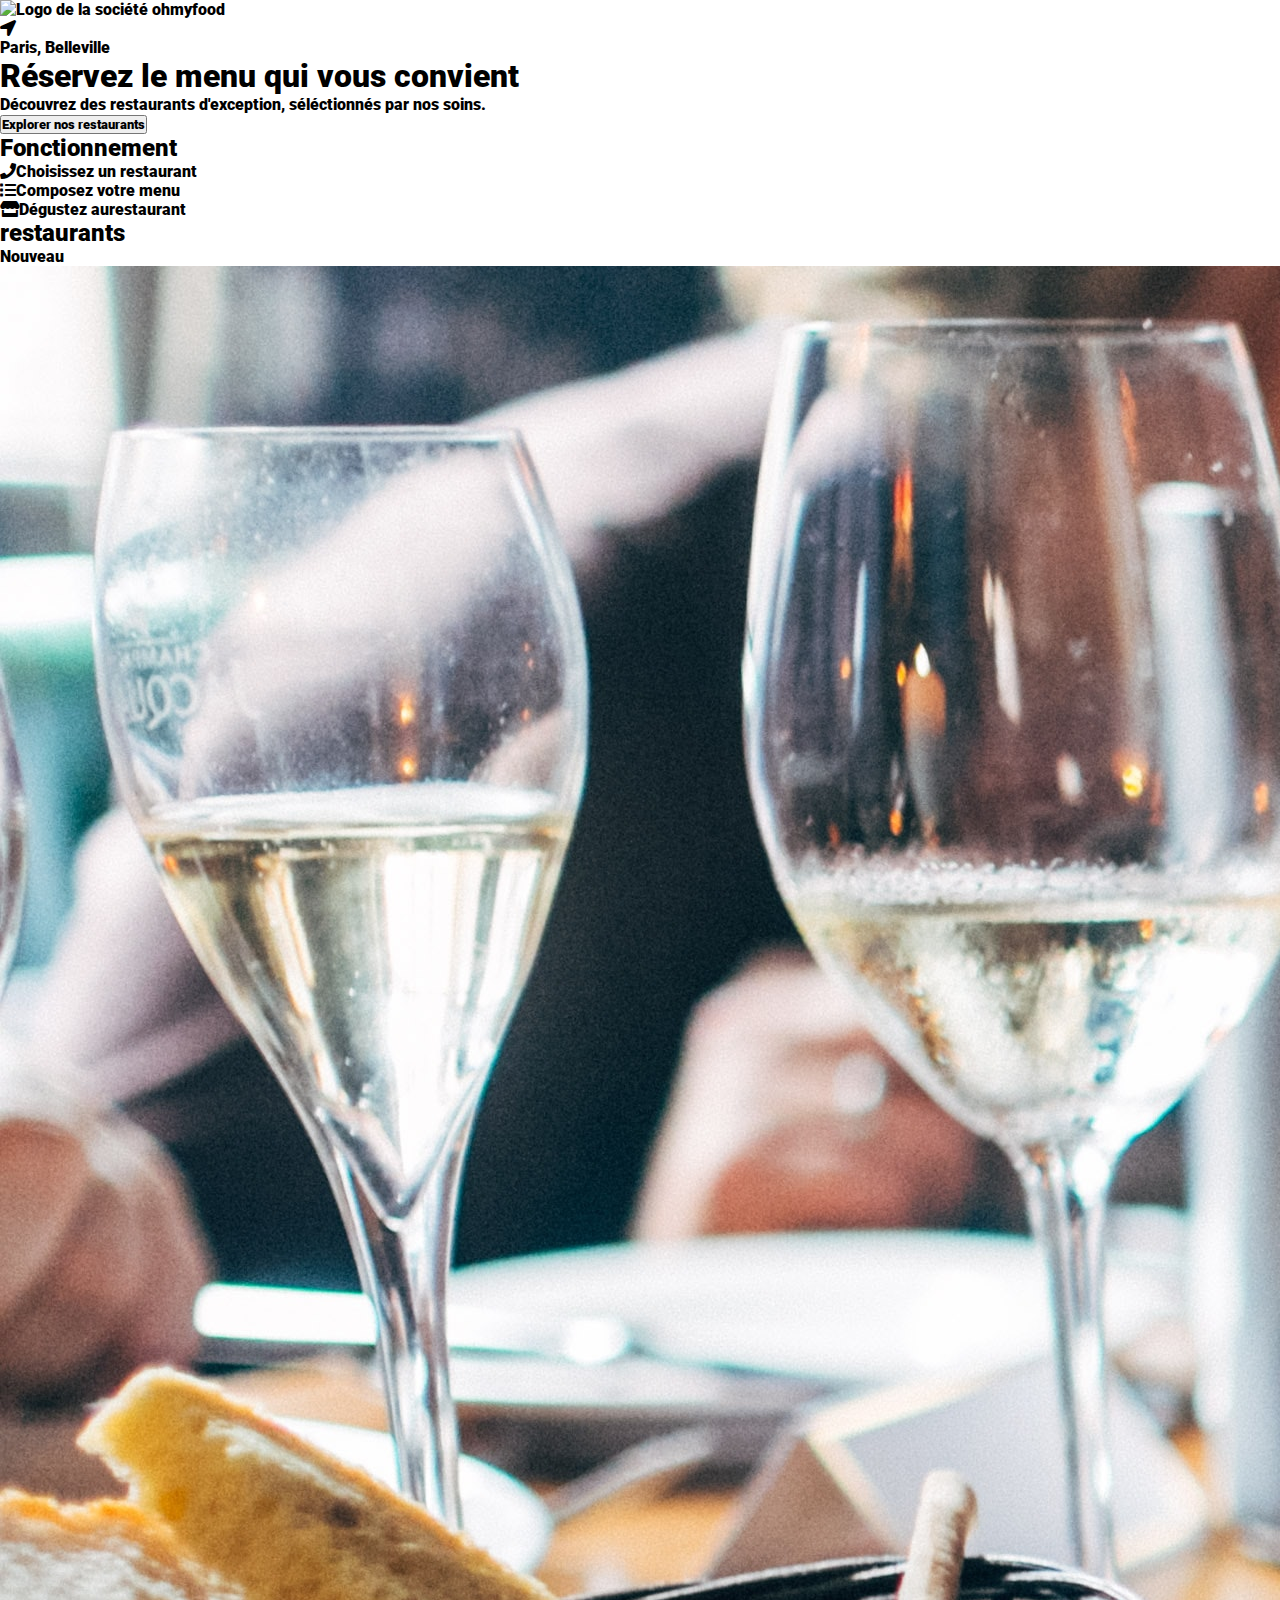
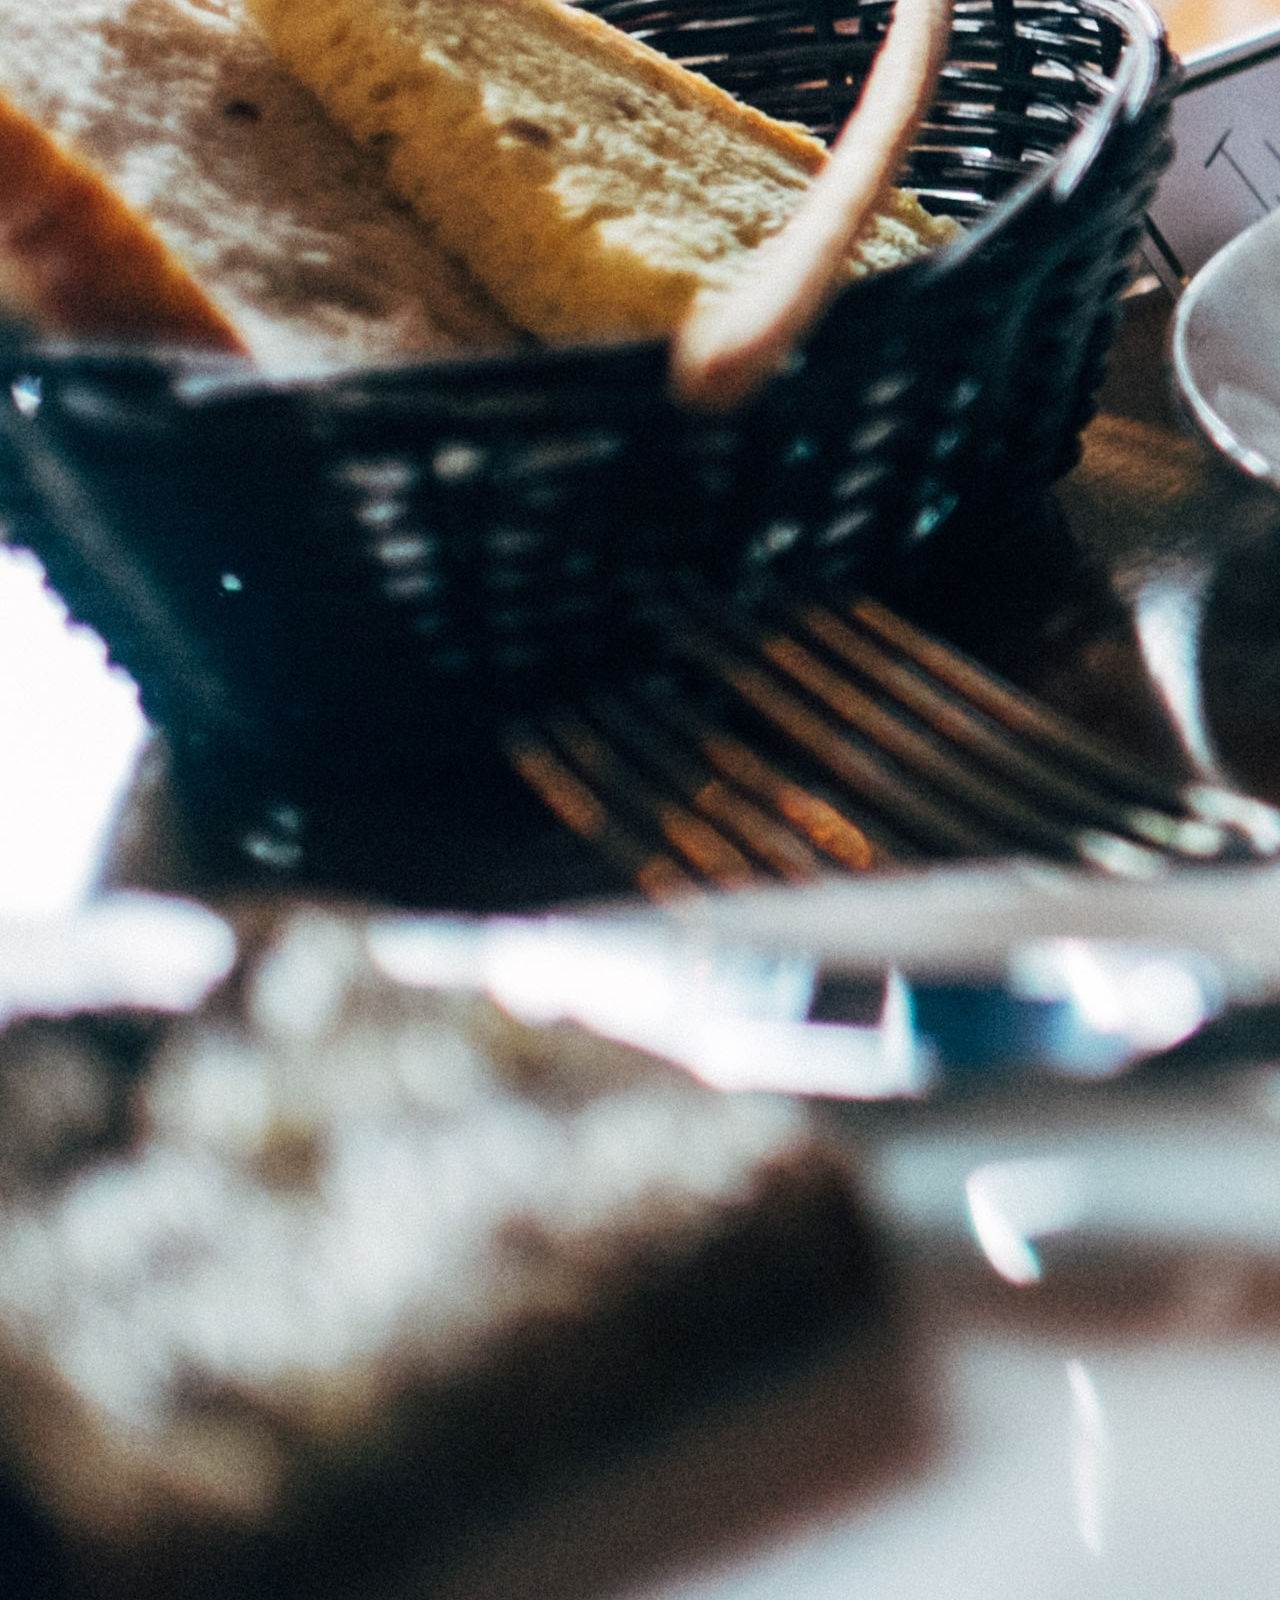
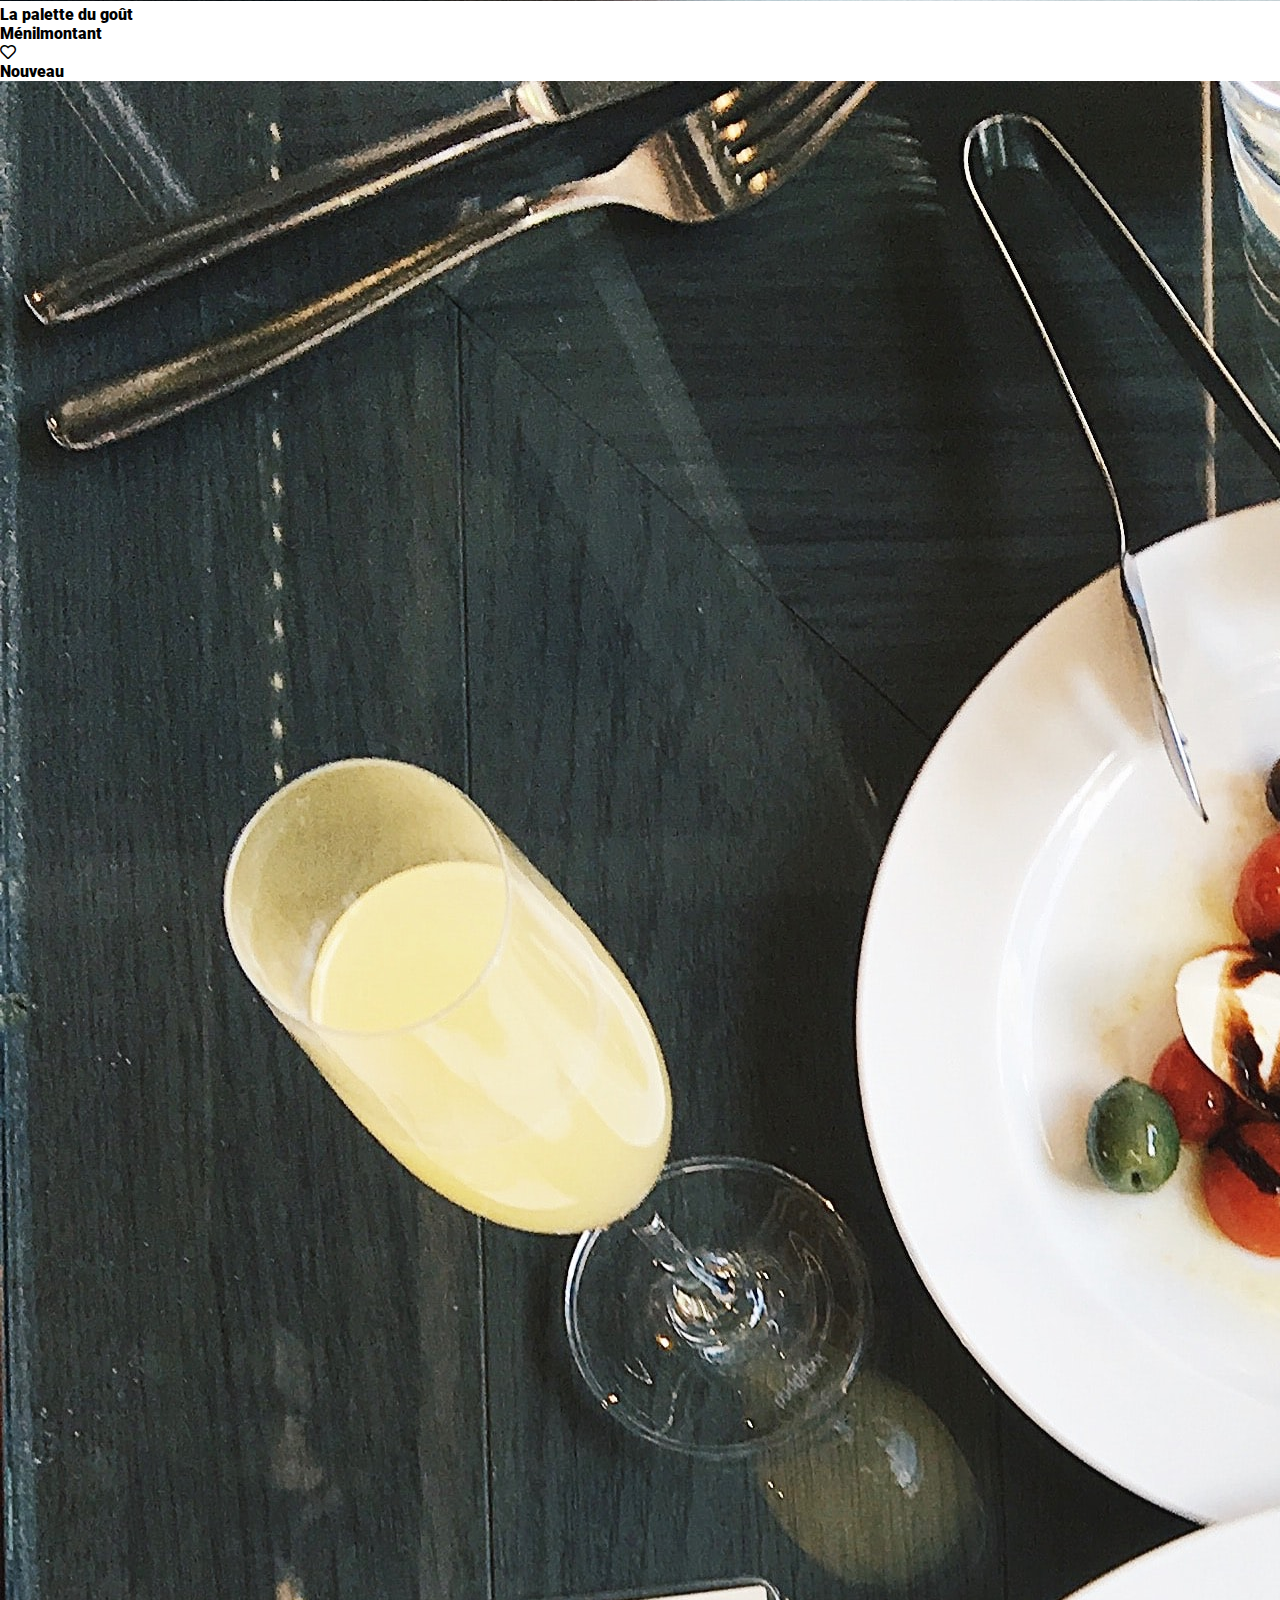
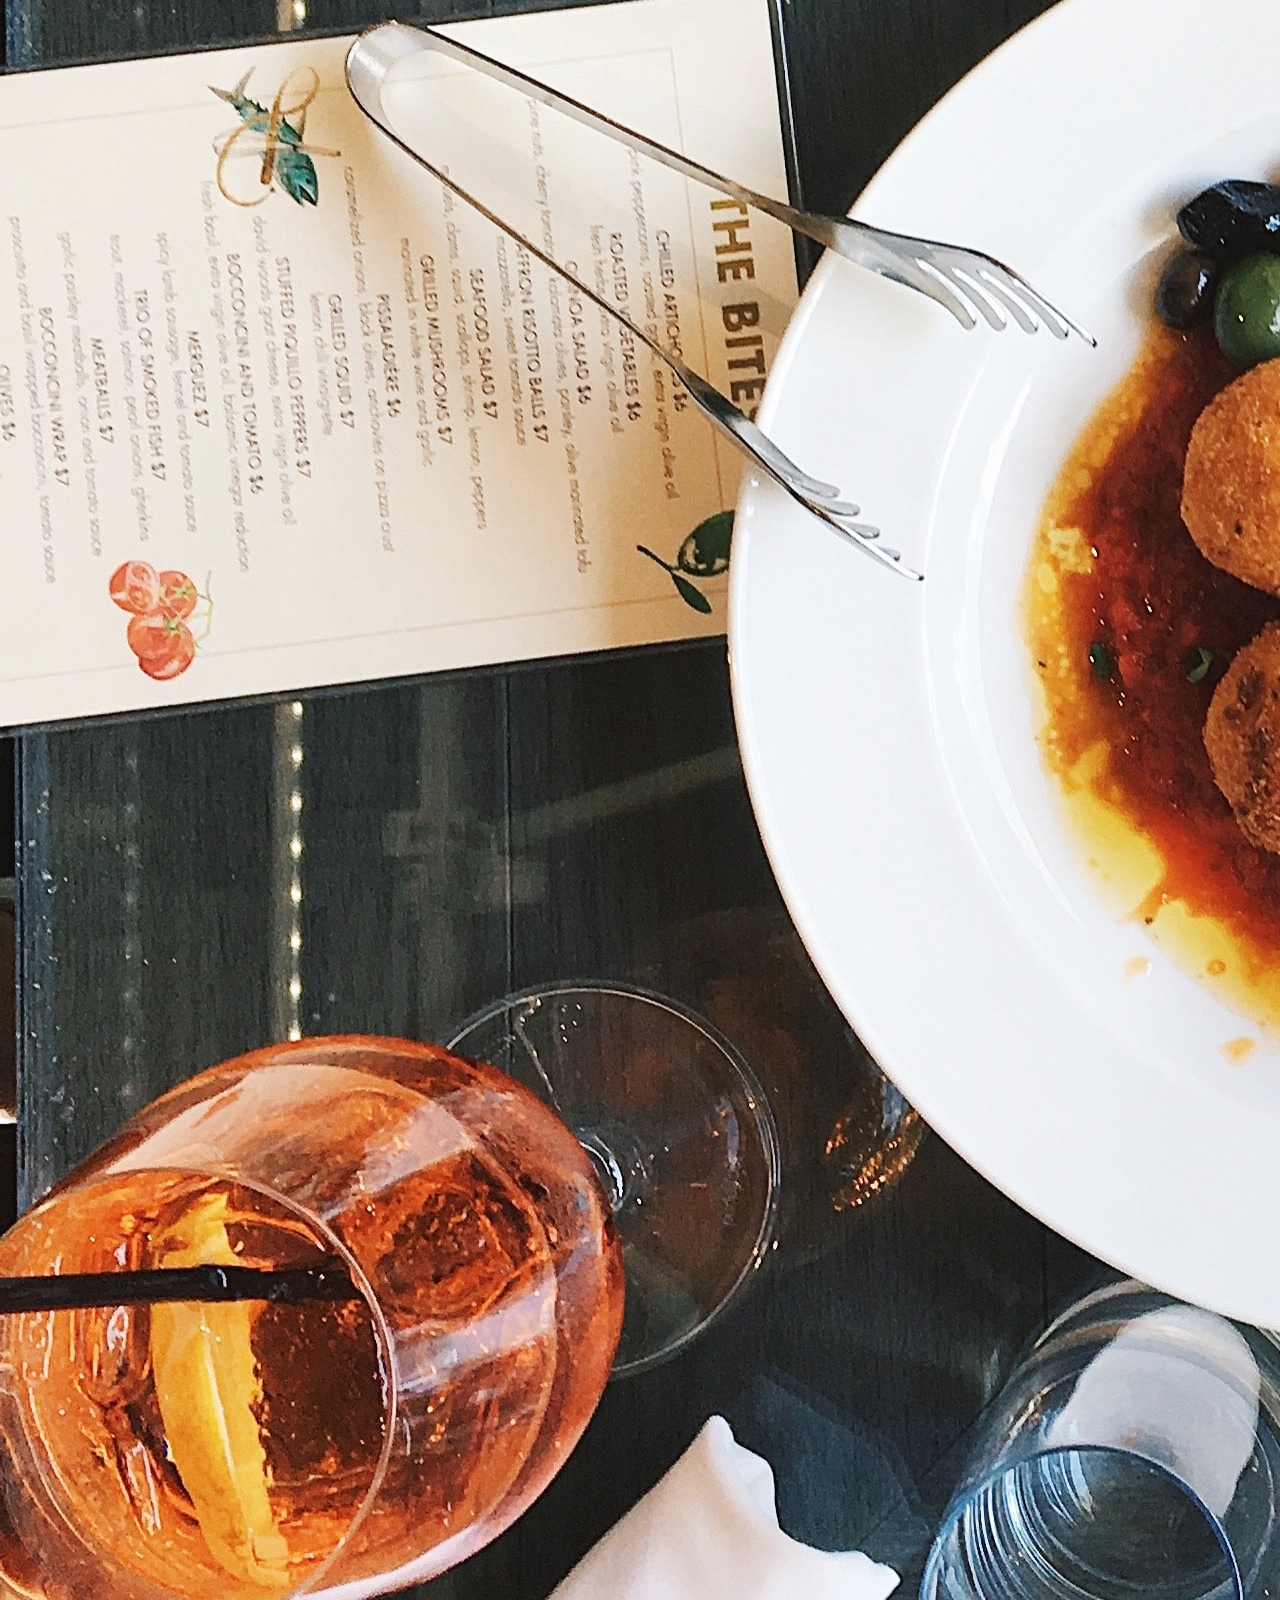
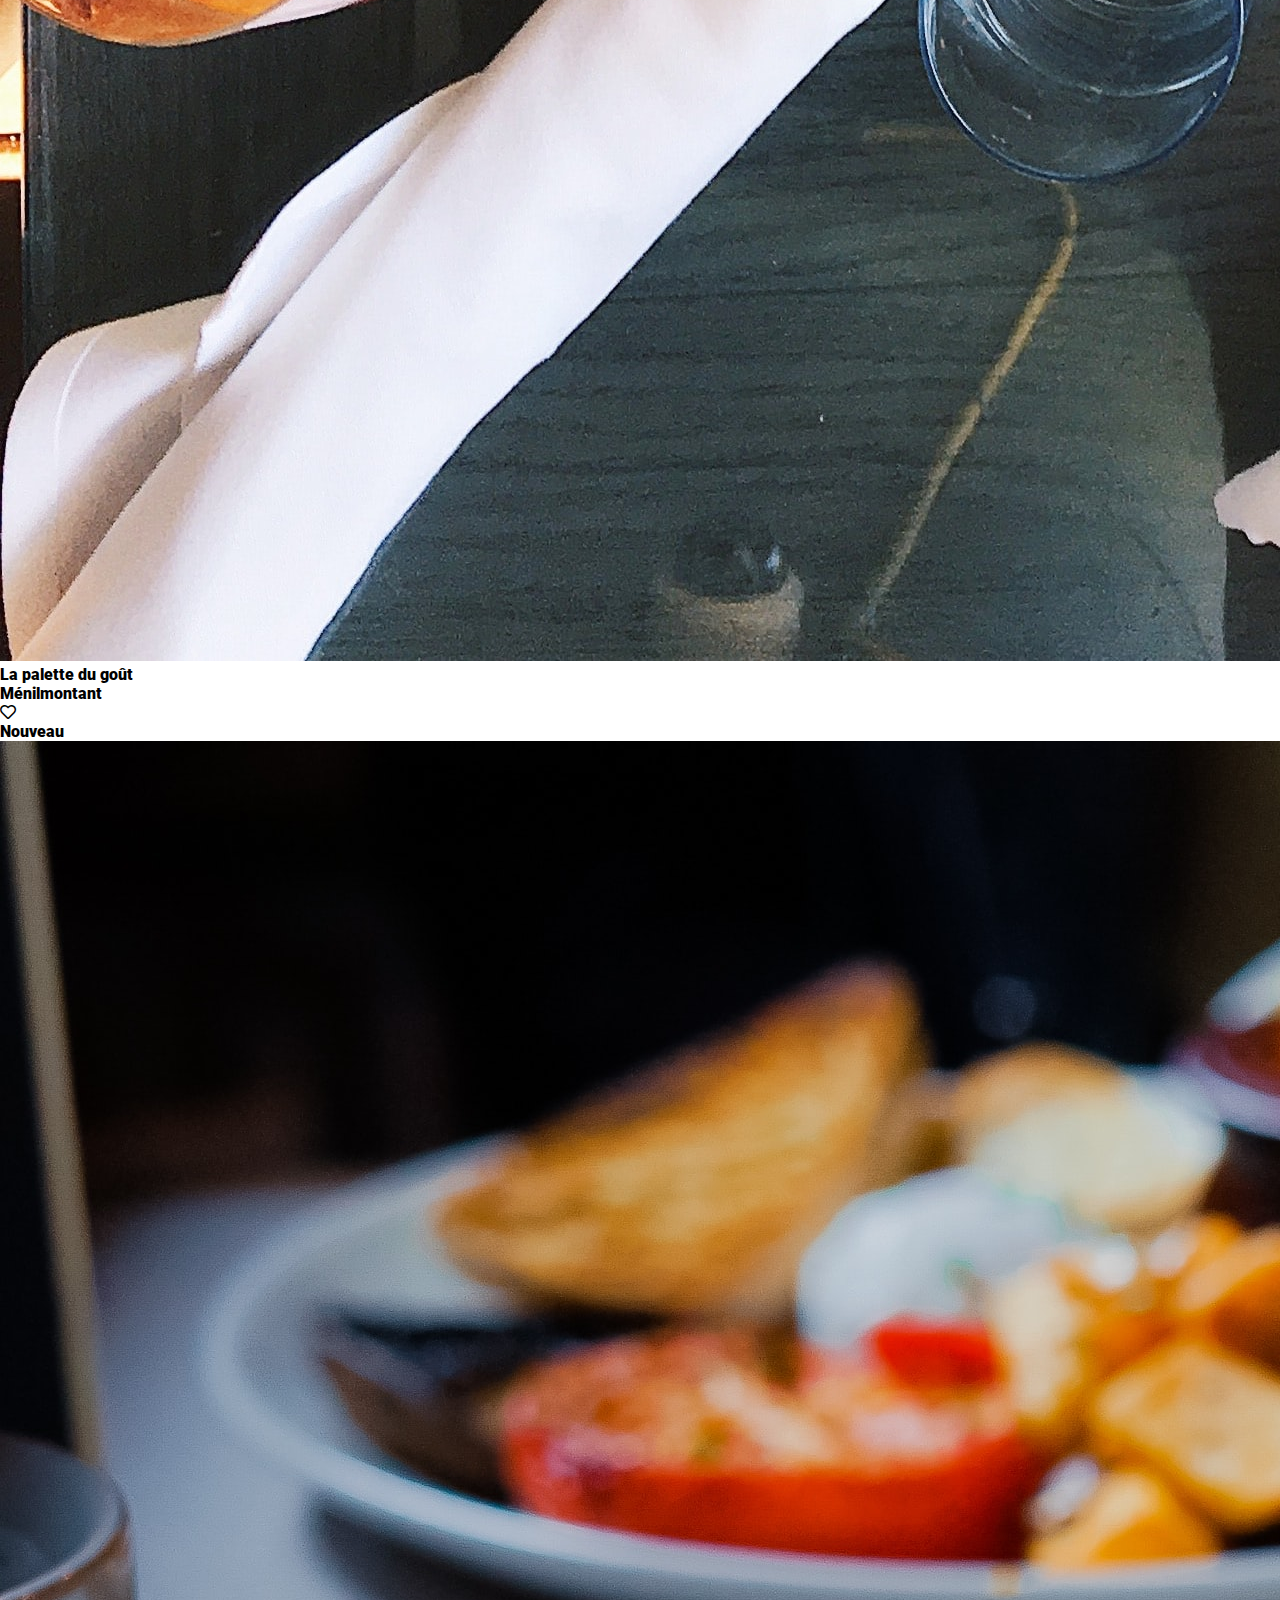
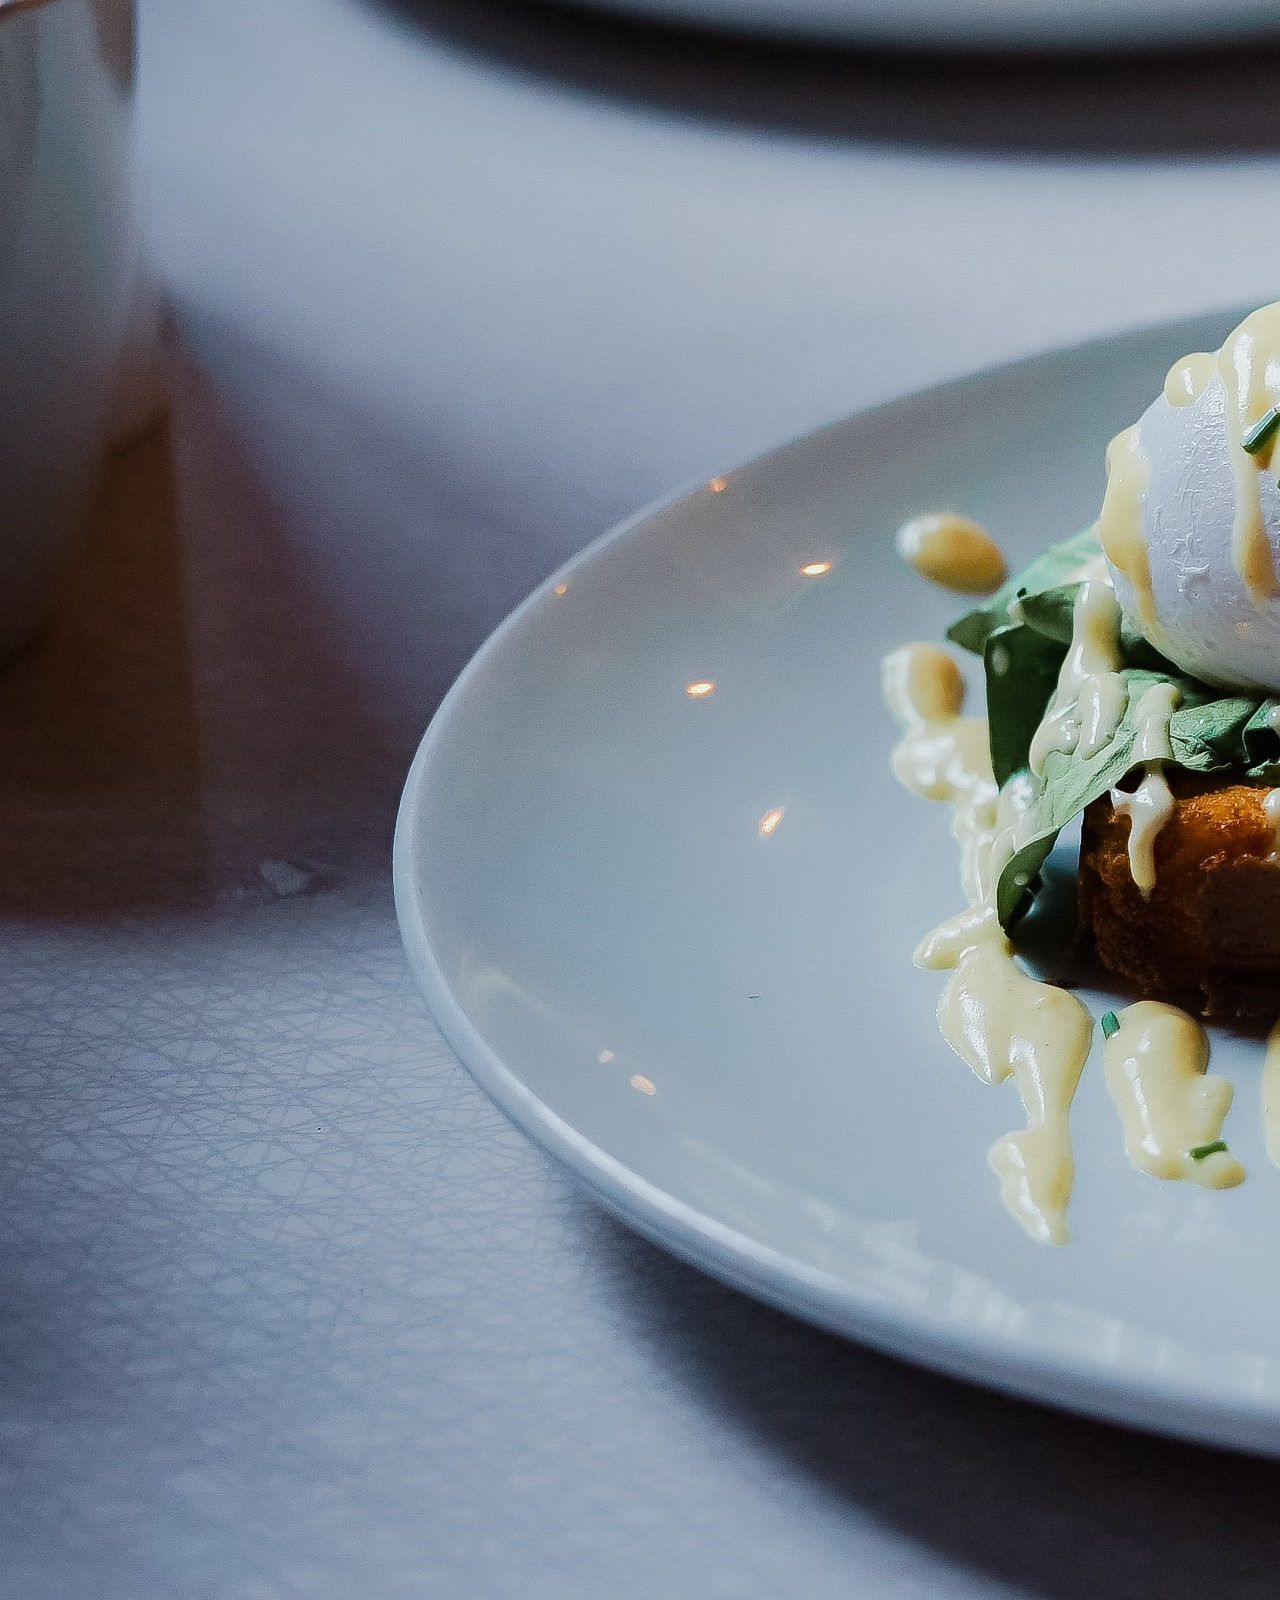
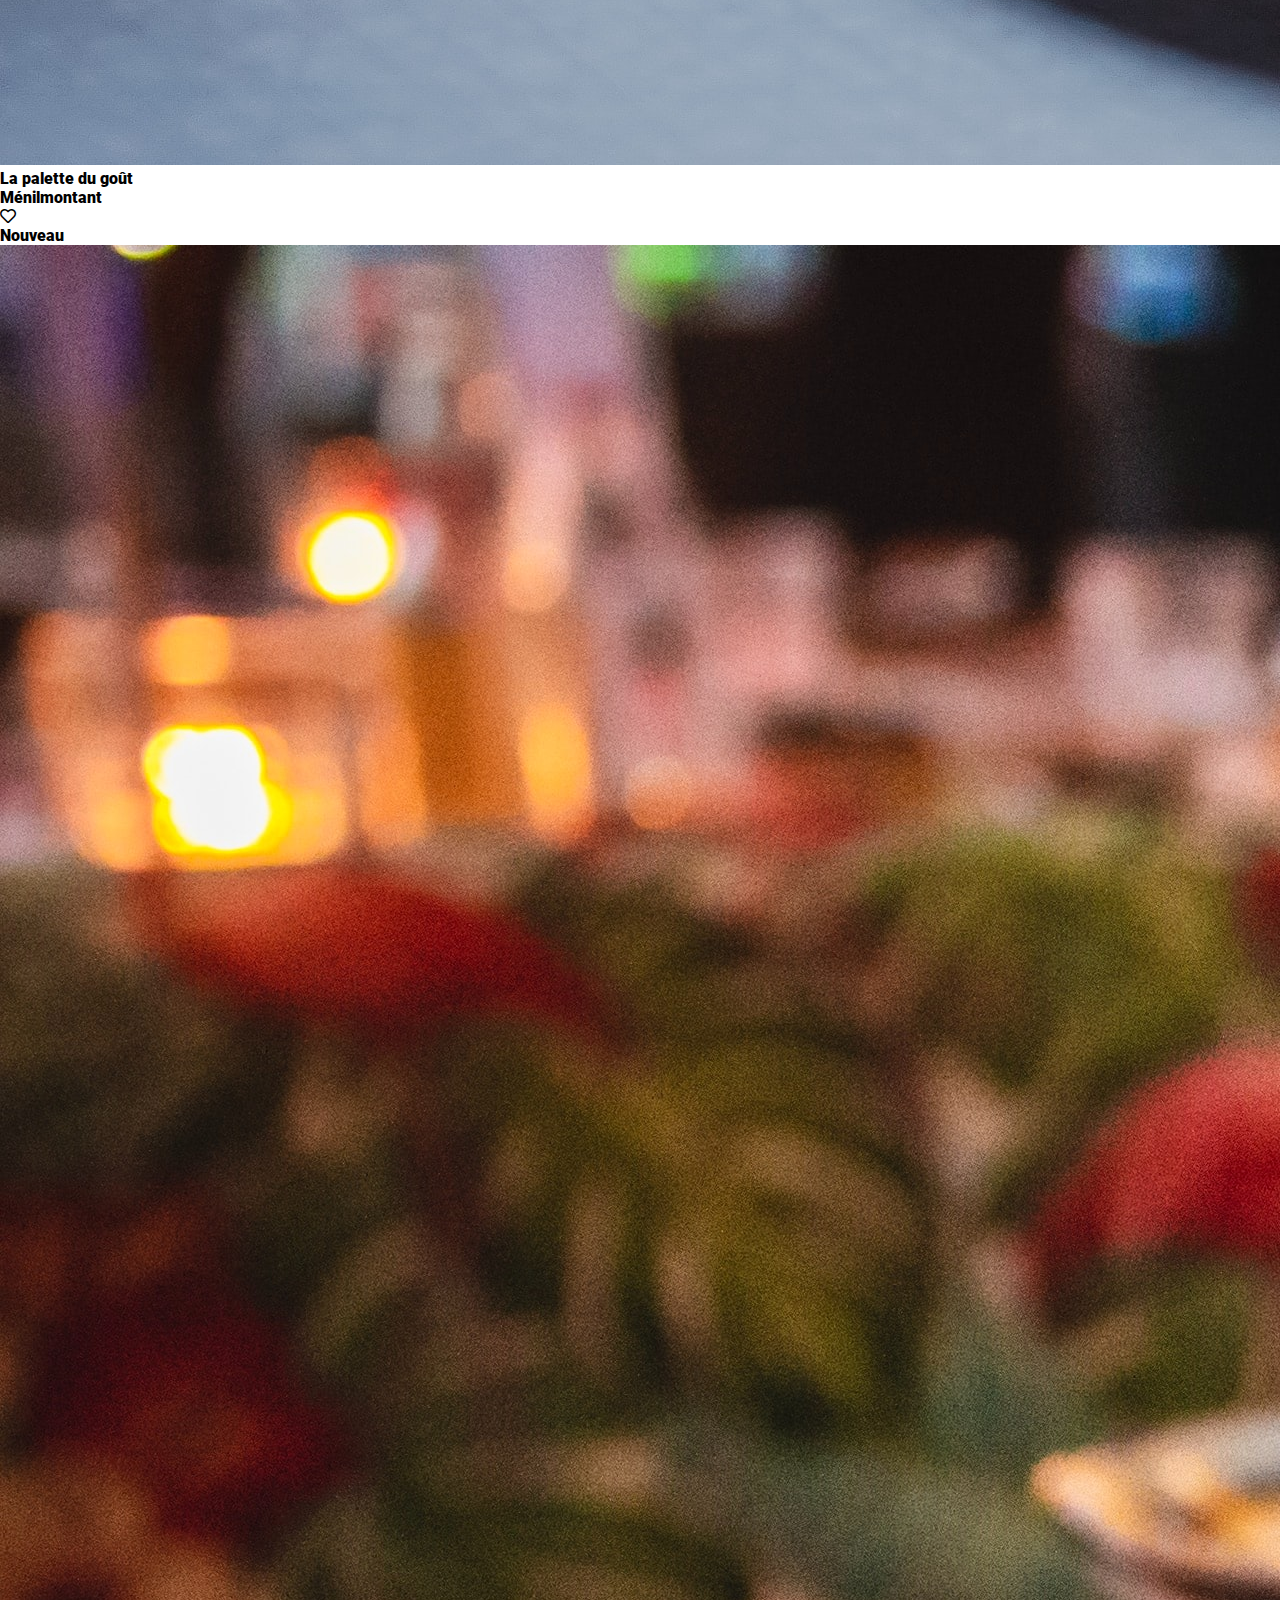
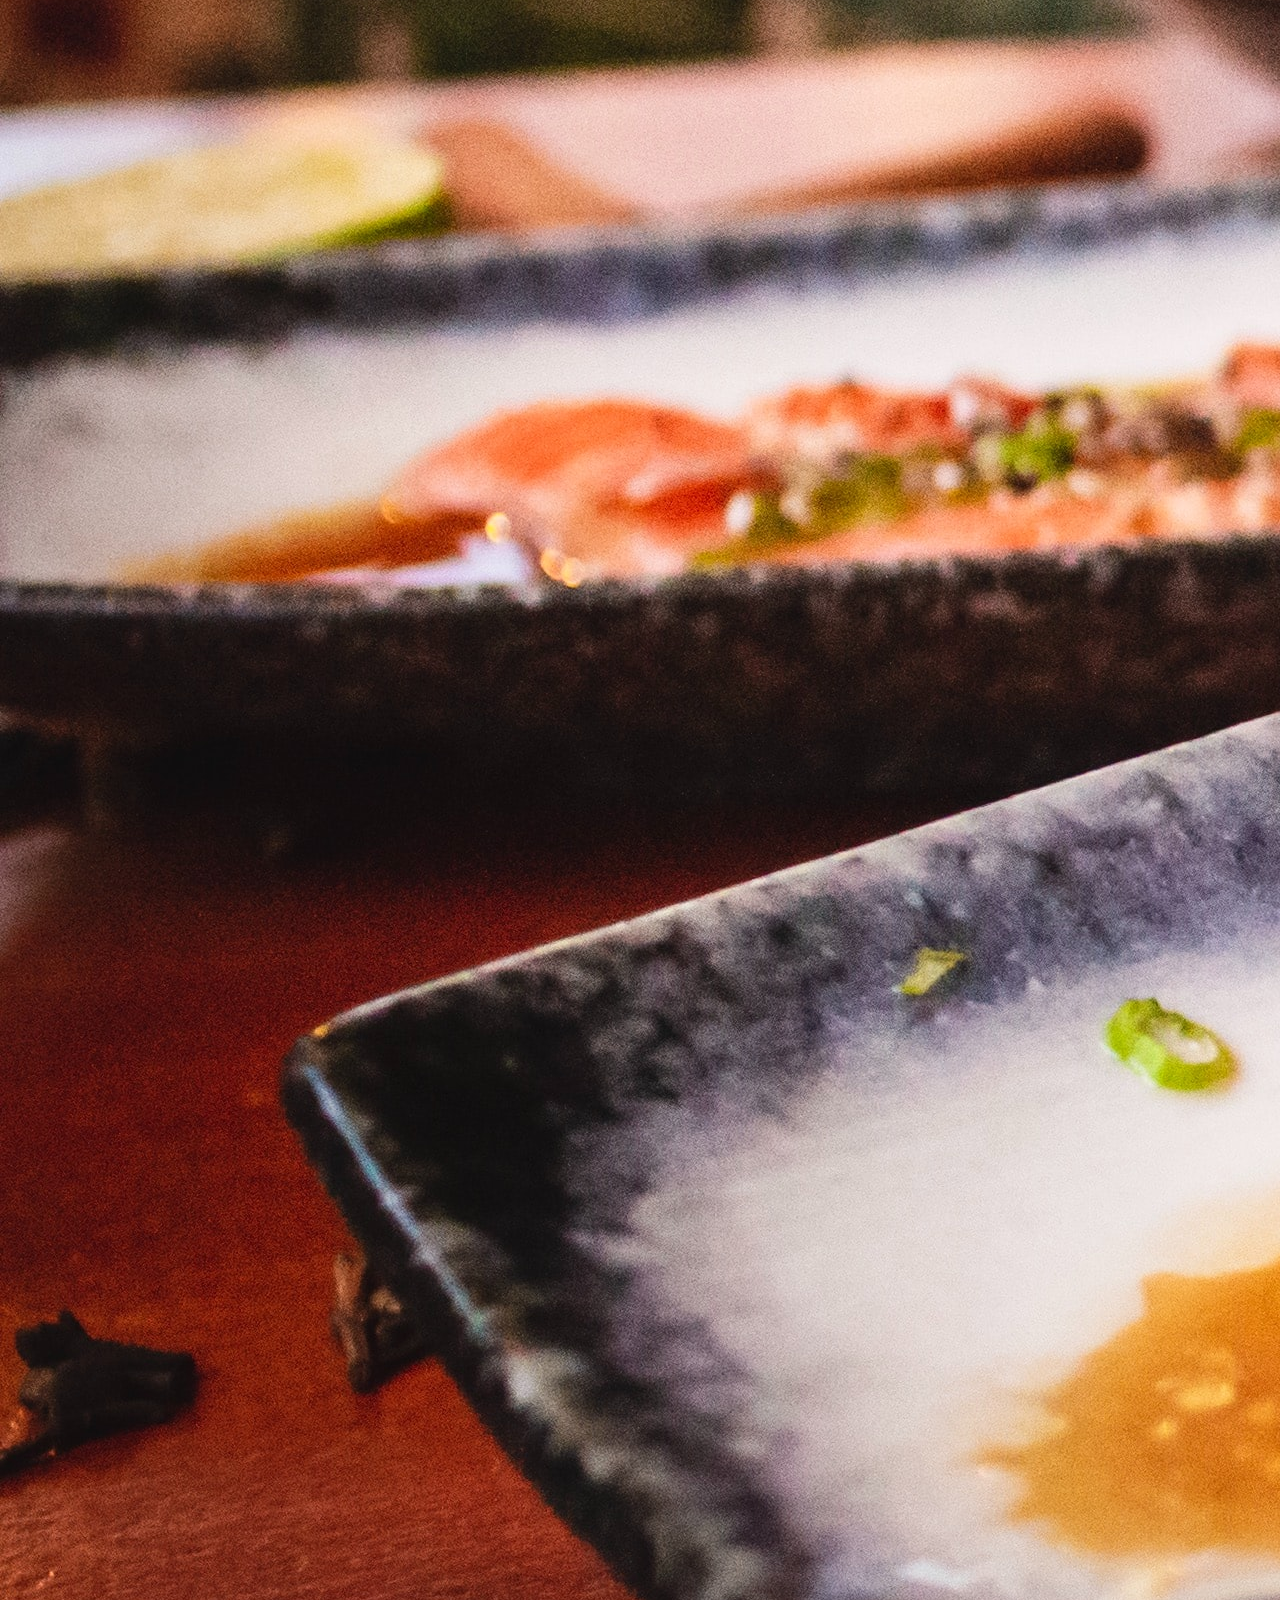
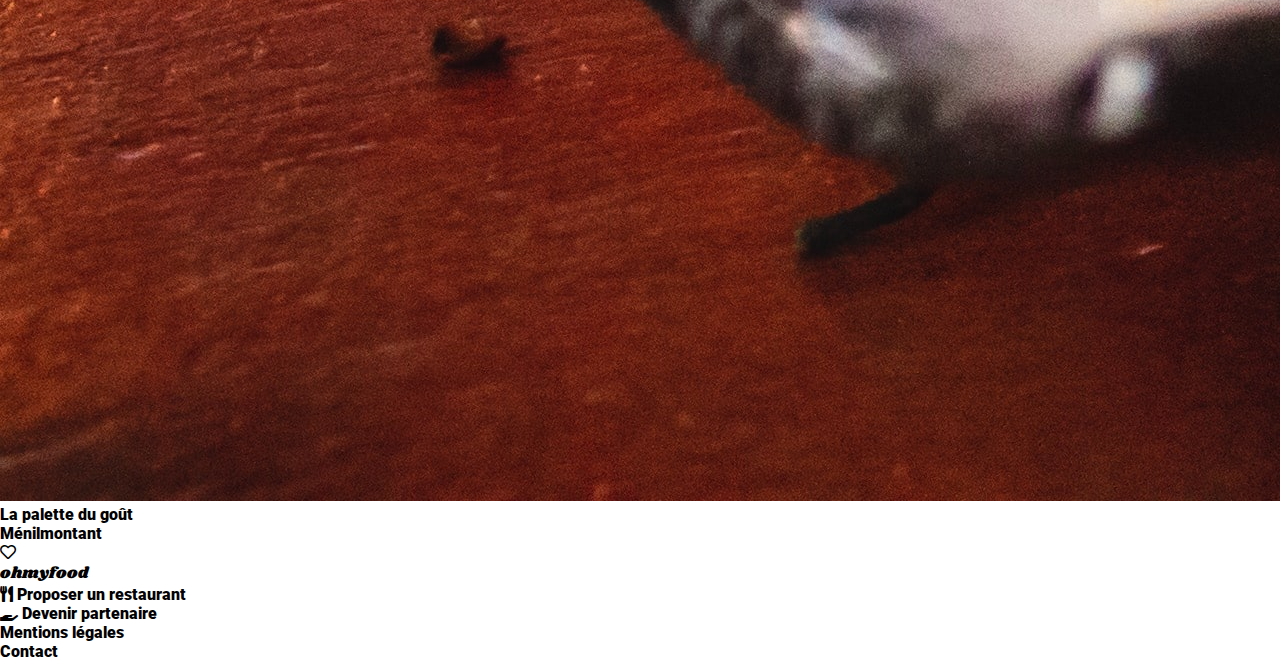
==== index.html @ e4171fc1 "Ajout des icons FontAwesome et du contennu HTML" ====
<!DOCTYPE html>
<html lang="rf">

<head>
    <meta charset="UTF-8">
    <meta http-equiv="X-UA-Compatible" content="IE=edge">
    <meta name="viewport" content="width=device-width, initial-scale=1.0">
    <title>OhMyFood</title>
    <link rel="stylesheet" href="assets/styles/style.css">
    <link rel="stylesheet" href="assets/styles/fontawesome-free-5.15.4-web/css/all.css">
</head>

<body>
    <header>
        <img src="../images/logo/ohmyfood.png" alt="Logo de la société ohmyfood">
    </header>
    <main>
        <div class="localisation">
            <i class="fas fa-location-arrow"></i>
            <p>Paris, Belleville</p>
        </div>
        <section id="Home">
            <h1>Réservez le menu qui vous convient</h1>
            <p>Découvrez des restaurants d'exception, séléctionnés par nos soins.</p>
            <button>Explorer nos restaurants</button>
        </section>
        <section id="fonctionnement">
            <h2>Fonctionnement</h2>
            <ul>
                <li><i class="fas fa-phone"></i><b>Choisissez un restaurant</b></li>
                <li><i class="fas fa-list"></i><b>Composez votre menu</b></li>
                <li><i class="fas fa-store active"></i>Dégustez aurestaurant</li>
            </ul>
        </section>
        <section id="restaurants">
            <h2>restaurants</h2>
            <div class="card">
                <div class="couverture">
                    <p>Nouveau</p>
                    <img src="assets/img/restaurants/jay-wennington-N_Y88TWmGwA-unsplash.jpg" alt="Image d'un plat du restaurant La palette du goût">
                </div>
                <div class="content">
                    <p><b>La palette du goût</b></p>
                    <p>Ménilmontant</p>
                    <i class="far fa-heart"></i>
                </div>
            </div>
            <div class="card">
                <div class="couverture">
                    <p>Nouveau</p>
                    <img src="assets/img/restaurants/stil-u2Lp8tXIcjw-unsplash.jpg" alt="Image d'un plat du restaurant La note enchantée">
                </div>
                <div class="content">
                    <p><b>La palette du goût</b></p>
                    <p>Ménilmontant</p>
                    <i class="far fa-heart active"></i>
                </div>
            </div>
            <div class="card">
                <div class="couverture">
                    <p>Nouveau</p>
                    <img src="assets/img/restaurants/toa-heftiba-DQKerTsQwi0-unsplash.jpg" alt="Image d'un plat du restaurant A la française">
                </div>
                <div class="content">
                    <p><b>La palette du goût</b></p>
                    <p>Ménilmontant</p>
                    <i class="far fa-heart"></i>
                </div>
            </div>
            <div class="card">
                <div class="couverture">
                    <p>Nouveau</p>
                    <img src="assets/img/restaurants/louis-hansel-shotsoflouis-qNBGVyOCY8Q-unsplash.jpg" alt="Image d'un plat du restaurant Le délice des sens">
                </div>
                <div class="content">
                    <p><b>La palette du goût</b></p>
                    <p>Ménilmontant</p>
                    <i class="far fa-heart"></i>
                </div>
            </div>
        </section>
    </main>
    <footer>
        <ul>
            <li class="title">ohmyfood</li>
            <li><i class="fas fa-utensils"></i> Proposer un restaurant</li>
            <li><i class="fas fa-hand-holding"></i> Devenir partenaire</li>
            <li>Mentions légales</li>
            <li>Contact</li>
        </ul>
    </footer>
</body>

</html>
---- assets/styles/style.css ----
@font-face {
  font-family: "Roboto";
  src: url("../fonts/Roboto/Roboto-Black.ttf");
}
@font-face {
  font-family: "Shrikhand";
  src: url("../fonts/Shrikhand/Shrikhand-Regular.ttf");
}
* {
  margin: 0;
  padding: 0;
  box-sizing: border-box;
  font-family: "Roboto";
}

.title {
  font-family: "Shrikhand";
}

/*# sourceMappingURL=style.css.map */
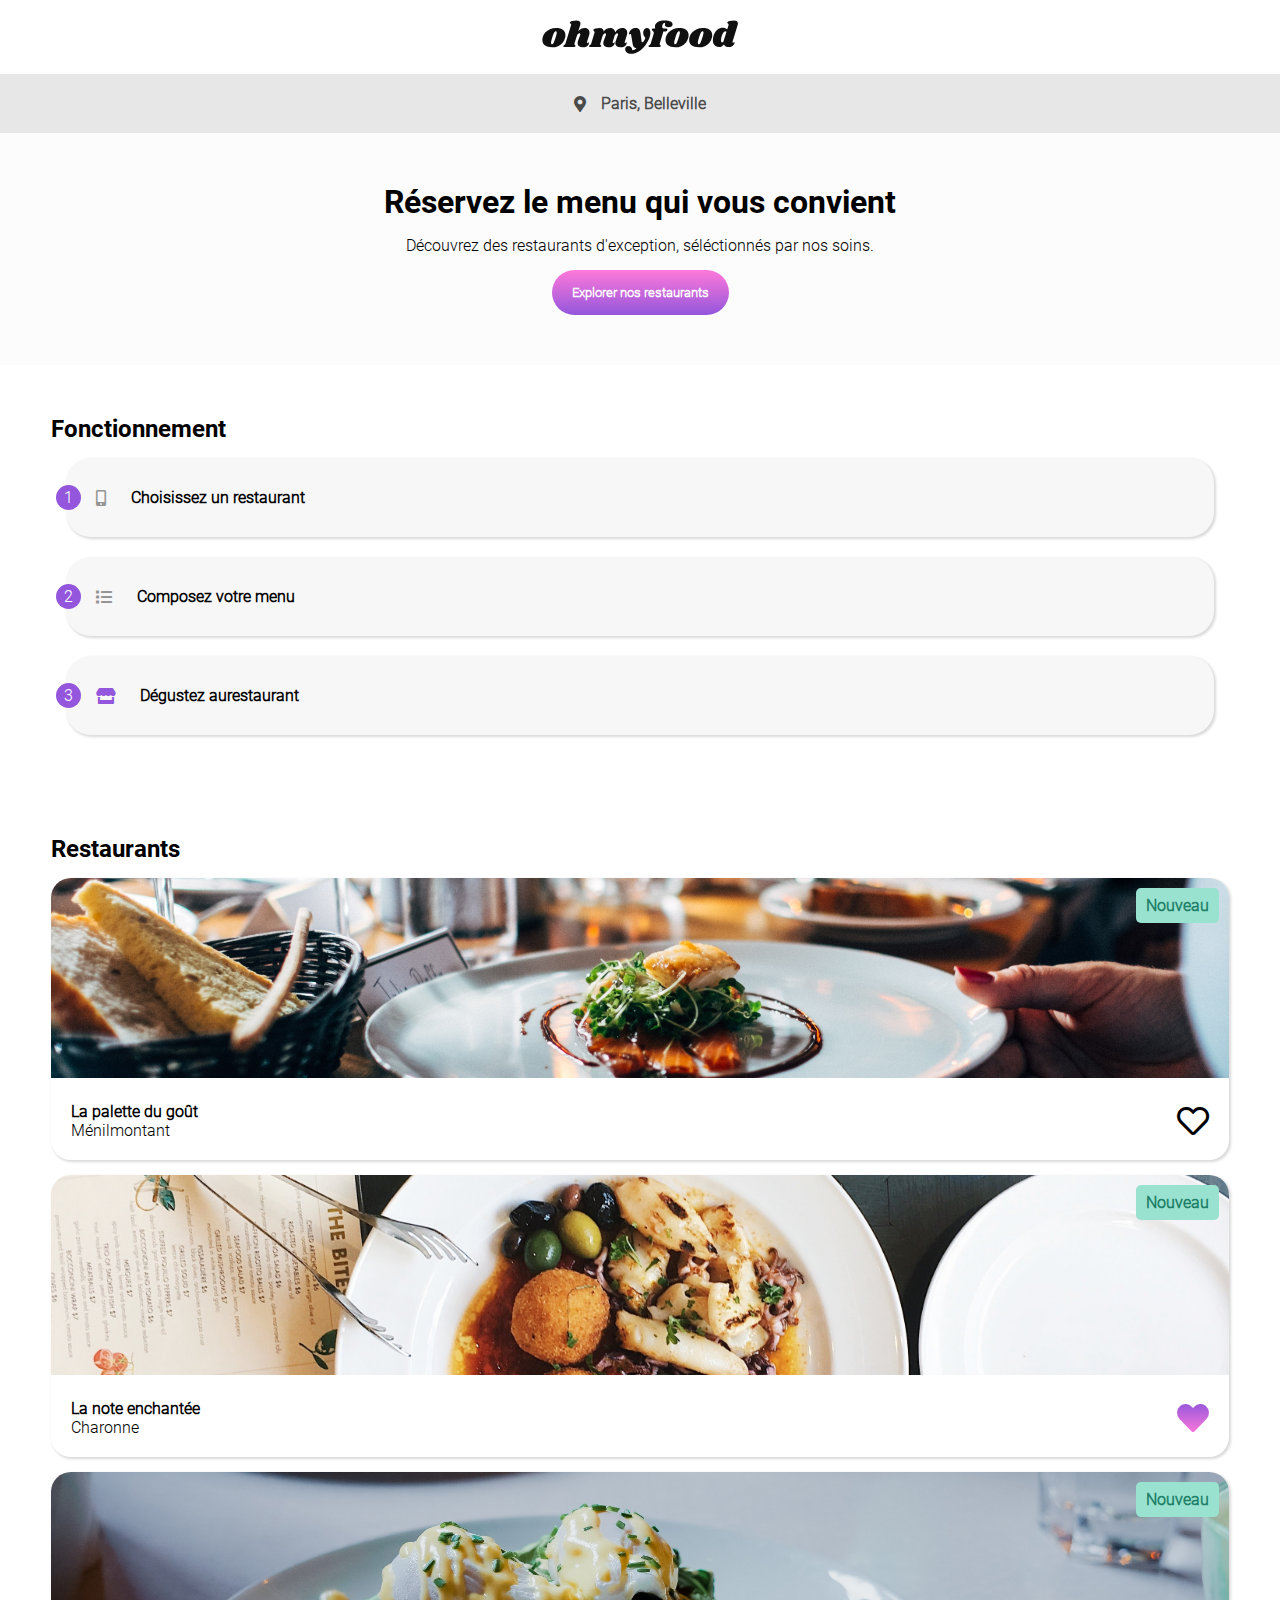
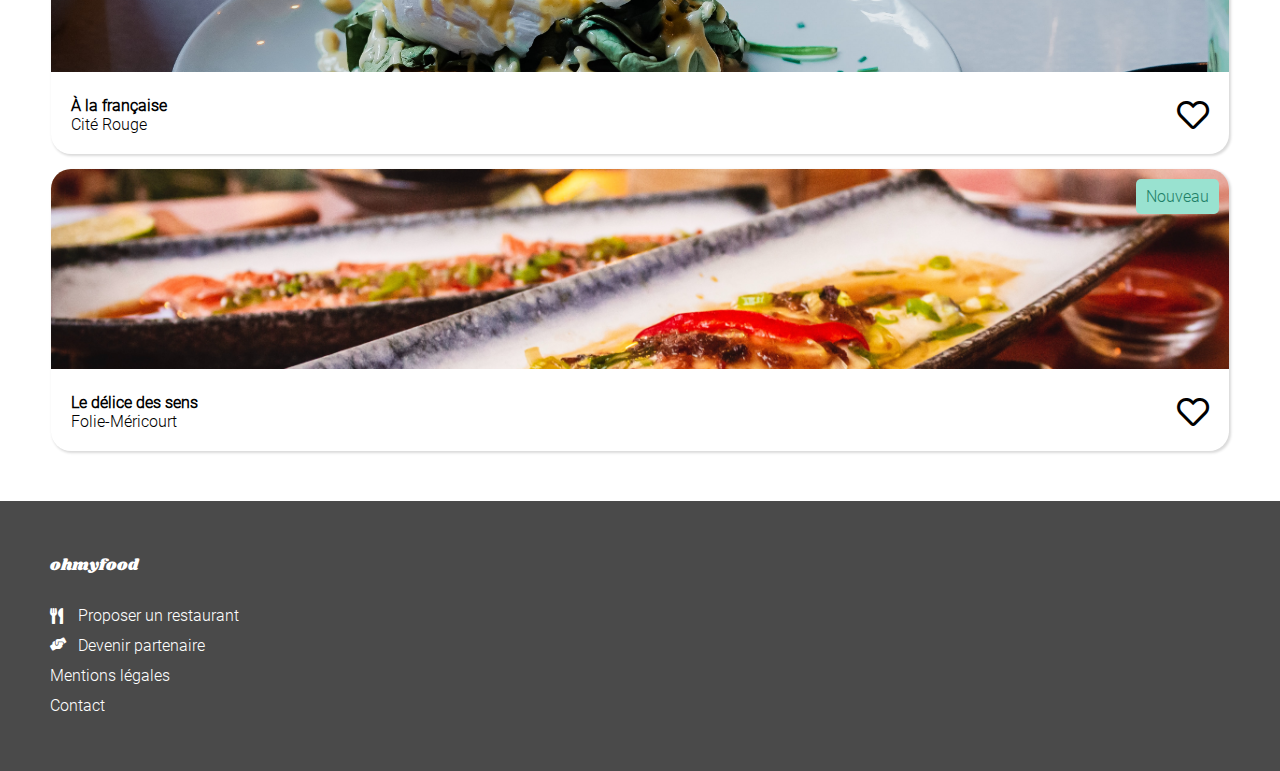
==== commit bfff2646: "Style de la page d'accueil" ====
--- a/index.html
+++ b/index.html
@@ -12,59 +12,65 @@
 
 <body>
     <header>
-        <img src="../images/logo/ohmyfood.png" alt="Logo de la société ohmyfood">
+        <img src="assets/img/logo/ohmyfood@2x.svg" alt="Logo de la société ohmyfood">
     </header>
     <main>
         <div class="localisation">
-            <i class="fas fa-location-arrow"></i>
-            <p>Paris, Belleville</p>
+            <i class="fas fa-map-marker-alt"></i>
+            <p><b>Paris, Belleville</b></p>
         </div>
-        <section id="Home">
+        <section id="home">
             <h1>Réservez le menu qui vous convient</h1>
             <p>Découvrez des restaurants d'exception, séléctionnés par nos soins.</p>
-            <button>Explorer nos restaurants</button>
+            <button><b>Explorer nos restaurants</b></button>
         </section>
         <section id="fonctionnement">
             <h2>Fonctionnement</h2>
             <ul>
-                <li><i class="fas fa-phone"></i><b>Choisissez un restaurant</b></li>
+                <li><i class="fas fa-mobile-alt"></i><b>Choisissez un restaurant</b></li>
                 <li><i class="fas fa-list"></i><b>Composez votre menu</b></li>
-                <li><i class="fas fa-store active"></i>Dégustez aurestaurant</li>
+                <li><i class="fas fa-store active"></i><b>Dégustez aurestaurant</b></li>
             </ul>
         </section>
         <section id="restaurants">
-            <h2>restaurants</h2>
+            <h2>Restaurants</h2>
             <div class="card">
                 <div class="couverture">
-                    <p>Nouveau</p>
+                    <p><b>Nouveau</b></p>
                     <img src="assets/img/restaurants/jay-wennington-N_Y88TWmGwA-unsplash.jpg" alt="Image d'un plat du restaurant La palette du goût">
                 </div>
                 <div class="content">
-                    <p><b>La palette du goût</b></p>
-                    <p>Ménilmontant</p>
-                    <i class="far fa-heart"></i>
+                    <div>
+                        <p><b>La palette du goût</b></p>
+                        <p>Ménilmontant</p>
+                    </div>
+                    <i class="far fa-heart fa-2x"></i>
                 </div>
             </div>
             <div class="card">
                 <div class="couverture">
-                    <p>Nouveau</p>
+                    <p><b>Nouveau</b></p>
                     <img src="assets/img/restaurants/stil-u2Lp8tXIcjw-unsplash.jpg" alt="Image d'un plat du restaurant La note enchantée">
                 </div>
                 <div class="content">
-                    <p><b>La palette du goût</b></p>
-                    <p>Ménilmontant</p>
-                    <i class="far fa-heart active"></i>
+                    <div>
+                        <p><b>La note enchantée</b></p>
+                        <p>Charonne</p>
+                    </div>
+                    <i class="fas fa-heart fa-2x active"></i>
                 </div>
             </div>
             <div class="card">
                 <div class="couverture">
-                    <p>Nouveau</p>
+                    <p><b>Nouveau</b></p>
                     <img src="assets/img/restaurants/toa-heftiba-DQKerTsQwi0-unsplash.jpg" alt="Image d'un plat du restaurant A la française">
                 </div>
                 <div class="content">
-                    <p><b>La palette du goût</b></p>
-                    <p>Ménilmontant</p>
-                    <i class="far fa-heart"></i>
+                    <div>
+                        <p><b>À la française</b></p>
+                        <p>Cité Rouge</p>
+                    </div>
+                    <i class="far fa-heart fa-2x"></i>
                 </div>
             </div>
             <div class="card">
@@ -73,9 +79,11 @@
                     <img src="assets/img/restaurants/louis-hansel-shotsoflouis-qNBGVyOCY8Q-unsplash.jpg" alt="Image d'un plat du restaurant Le délice des sens">
                 </div>
                 <div class="content">
-                    <p><b>La palette du goût</b></p>
-                    <p>Ménilmontant</p>
-                    <i class="far fa-heart"></i>
+                    <div>
+                        <p><b>Le délice des sens</b></p>
+                        <p>Folie-Méricourt</p>
+                    </div>
+                    <i class="far fa-heart fa-2x"></i>
                 </div>
             </div>
         </section>
@@ -83,8 +91,8 @@
     <footer>
         <ul>
             <li class="title">ohmyfood</li>
-            <li><i class="fas fa-utensils"></i> Proposer un restaurant</li>
-            <li><i class="fas fa-hand-holding"></i> Devenir partenaire</li>
+            <li><i class="fas fa-utensils"></i>Proposer un restaurant</li>
+            <li><i class="fas fa-hands-helping"></i>Devenir partenaire</li>
             <li>Mentions légales</li>
             <li>Contact</li>
         </ul>
--- a/assets/styles/style.css
+++ b/assets/styles/style.css
@@ -1,6 +1,10 @@
 @font-face {
   font-family: "Roboto";
-  src: url("../fonts/Roboto/Roboto-Black.ttf");
+  src: url("../fonts/Roboto/Roboto-Light.ttf");
+}
+@font-face {
+  font-family: "Roboto-bold";
+  src: url("../fonts/Roboto/Roboto-Bold.ttf");
 }
 @font-face {
   font-family: "Shrikhand";
@@ -13,8 +17,171 @@
   font-family: "Roboto";
 }
 
+body {
+  width: 100%;
+  min-height: 100vh;
+}
+
 .title {
   font-family: "Shrikhand";
 }
 
+ul {
+  list-style-type: none;
+}
+
+h1,
+h2 {
+  font-family: "Roboto-bold";
+}
+
+button {
+  outline: none;
+  border: none;
+  background: linear-gradient(#FF79DA, #9356DC);
+  padding: 15px 20px;
+  border-radius: 50px;
+  width: fit-content;
+  color: #FFFFFF;
+}
+
+/* HEADER */
+header {
+  display: flex;
+  align-items: center;
+  justify-content: center;
+  padding: 20px 0;
+  box-shadow: rgba(0, 0, 0, 0.15) 1.95px 1.95px 2.6px;
+}
+
+/* LOCALISATION */
+.localisation {
+  background-color: #e7e7e7;
+  padding: 20px 0;
+  display: flex;
+  justify-content: center;
+  align-items: center;
+  gap: 15px;
+  color: #4a4a4a;
+}
+
+/* SECTIONS */
+section {
+  padding: 50px 4%;
+  display: flex;
+  flex-direction: column;
+  gap: 15px;
+}
+section#home {
+  padding: 50px 10%;
+  align-items: center;
+  text-align: center;
+  background-color: #fcfcfc;
+}
+section#fonctionnement ul {
+  list-style-type: decimal;
+  display: flex;
+  flex-direction: column;
+  gap: 20px;
+  margin: 0 15px;
+}
+section#fonctionnement ul li {
+  box-shadow: rgba(0, 0, 0, 0.15) 1.95px 1.95px 2.6px;
+  padding: 30px 15px;
+  border-radius: 25px;
+  display: flex;
+  align-items: center;
+  gap: 25px;
+  background-color: #f7f7f7;
+  position: relative;
+}
+section#fonctionnement ul li i {
+  margin-left: 15px;
+  color: #949494;
+}
+section#fonctionnement ul li i.active {
+  color: #9356DC;
+}
+section#fonctionnement ul li::before {
+  content: "";
+  position: absolute;
+  left: -10px;
+  background-color: #9356DC;
+  height: 25px;
+  width: 25px;
+  border-radius: 100%;
+  color: #FFFFFF;
+  display: flex;
+  justify-content: center;
+  align-items: center;
+}
+section#fonctionnement ul li:nth-child(1)::before {
+  content: "1";
+}
+section#fonctionnement ul li:nth-child(2)::before {
+  content: "2";
+}
+section#fonctionnement ul li:nth-child(3)::before {
+  content: "3";
+}
+section#restaurants .card {
+  display: flex;
+  flex-direction: column;
+  box-shadow: rgba(0, 0, 0, 0.15) 1.95px 1.95px 2.6px;
+  border-radius: 20px;
+}
+section#restaurants .card .couverture {
+  position: relative;
+}
+section#restaurants .card .couverture p {
+  position: absolute;
+  right: 0;
+  background-color: #99E2D0;
+  color: #1e8067;
+  padding: 8px 10px;
+  margin: 10px;
+  border-radius: 5px;
+}
+section#restaurants .card .couverture img {
+  width: 100%;
+  border-radius: 20px 20px 0 0;
+  max-height: 200px;
+  object-fit: cover;
+}
+section#restaurants .card .content {
+  padding: 20px;
+  display: flex;
+  justify-content: space-between;
+  align-items: center;
+}
+section#restaurants .card .content i.active {
+  background: linear-gradient(#9356DC, #FF79DA);
+  background-clip: text;
+  -webkit-background-clip: text;
+  -webkit-text-fill-color: transparent;
+}
+
+/* FOOTER */
+footer {
+  background-color: #4a4a4a;
+  padding: 50px;
+}
+footer ul {
+  color: #FFFFFF;
+}
+footer ul li {
+  display: flex;
+  align-items: center;
+  gap: 15px;
+  line-height: 30px;
+}
+footer ul li:first-child {
+  margin-bottom: 20px;
+}
+footer ul li:nth-child(3) i {
+  width: 13px;
+  height: 16px;
+  font-size: 13px;
+}
+
 /*# sourceMappingURL=style.css.map */
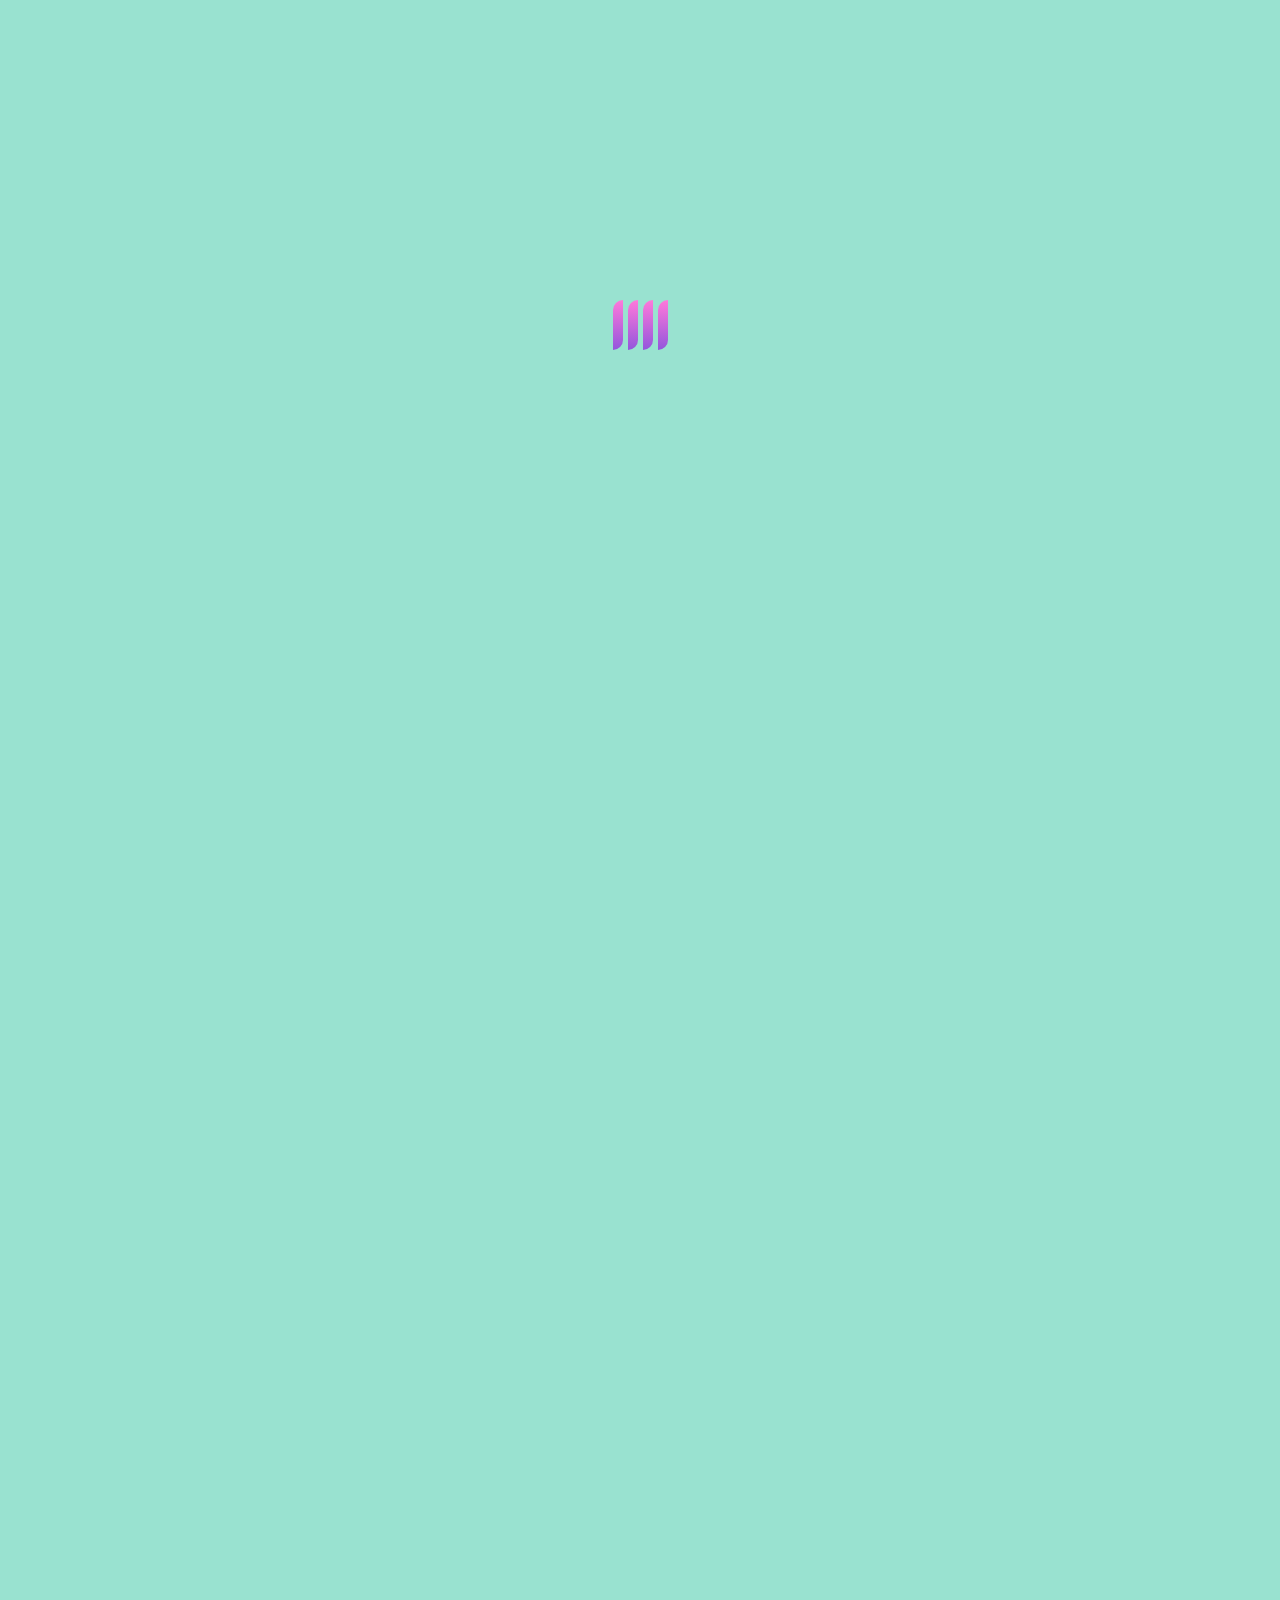
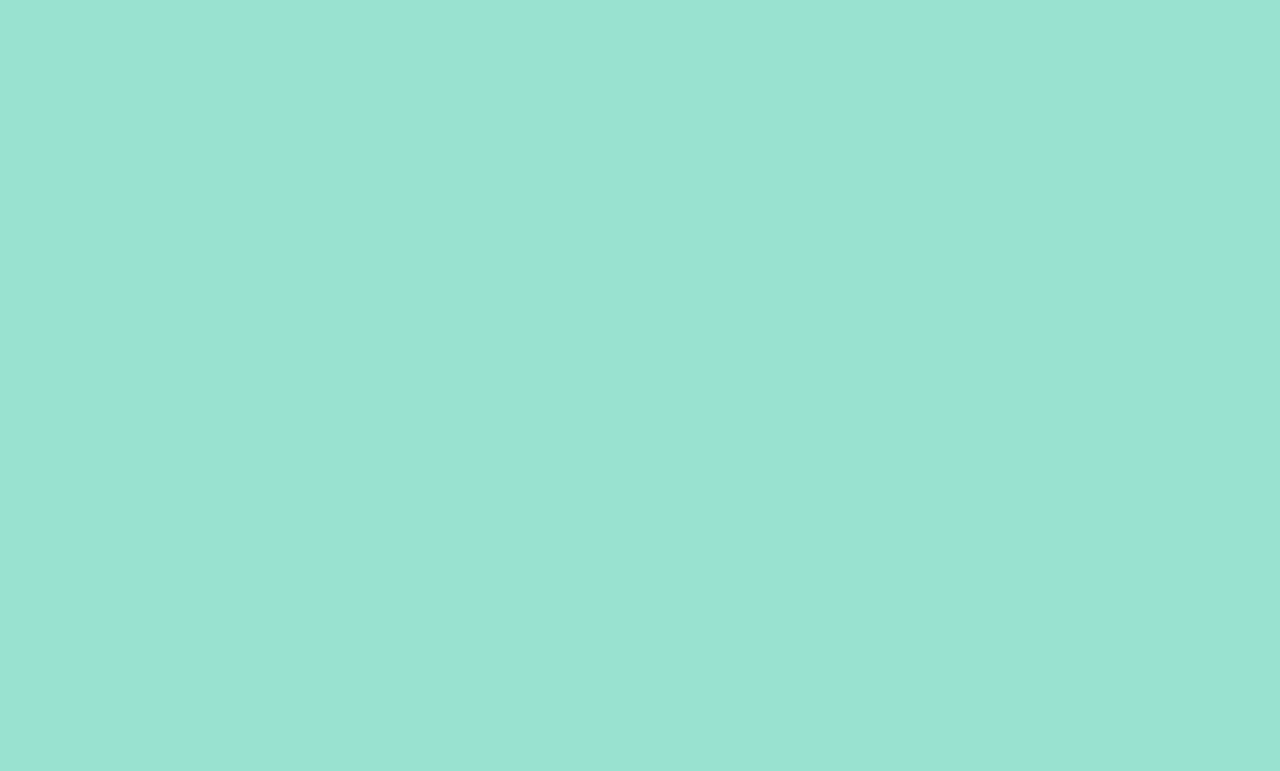
==== commit 2745ca8d: "Animation des coeur au survol, du boutton et du loader" ====
--- a/index.html
+++ b/index.html
@@ -11,6 +11,12 @@
 </head>
 
 <body>
+    <div class="loading">
+        <span></span>
+        <span></span>
+        <span></span>
+        <span></span>
+    </div>
     <header>
         <img src="assets/img/logo/ohmyfood@2x.svg" alt="Logo de la société ohmyfood">
     </header>
@@ -57,7 +63,7 @@
                         <p><b>La note enchantée</b></p>
                         <p>Charonne</p>
                     </div>
-                    <i class="fas fa-heart fa-2x active"></i>
+                    <i class="far fa-heart fa-2x active"></i>
                 </div>
             </div>
             <div class="card">
--- a/assets/styles/style.css
+++ b/assets/styles/style.css
@@ -20,6 +20,9 @@
 body {
   width: 100%;
   min-height: 100vh;
+  position: relative;
+  overflow-y: hidden;
+  animation: loading 11s forwards linear;
 }
 
 .title {
@@ -38,11 +41,48 @@
 button {
   outline: none;
   border: none;
-  background: linear-gradient(#FF79DA, #9356DC);
+  background-color: #9356DC;
+  background-image: linear-gradient(#FF79DA, rgba(255, 255, 255, 0));
   padding: 15px 20px;
   border-radius: 50px;
   width: fit-content;
   color: #FFFFFF;
+  cursor: pointer;
+  box-shadow: rgba(0, 0, 0, 0.15) 1.95px 1.95px 2.6px;
+  transition: background-color 400ms, box-shadow 400ms;
+}
+button:hover {
+  background-color: #FF79DA;
+  box-shadow: rgba(0, 0, 0, 0.4) 1.95px 1.95px 2.6px;
+}
+
+/* LOADING */
+.loading {
+  background-color: #99E2D0;
+  position: absolute;
+  top: 0;
+  left: 0;
+  width: 100%;
+  height: 100%;
+  z-index: 1;
+  display: flex;
+  justify-content: center;
+  align-items: flex-start;
+  gap: 5px;
+  animation: displayNone 6s forwards;
+}
+.loading span {
+  margin-top: 300px;
+  height: 50px;
+  width: 10px;
+  background-image: linear-gradient(#FF79DA, #9356DC);
+  border-radius: 50px 0 50px 0;
+}
+.loading span:nth-child(odd) {
+  animation: loading-icon 0.8s ease-out infinite alternate-reverse, displayNone 3.5s forwards linear;
+}
+.loading span:nth-child(even) {
+  animation: loading-icon 0.6s linear infinite alternate-reverse, displayNone 3.5s forwards linear;
 }
 
 /* HEADER */
@@ -154,11 +194,16 @@
   justify-content: space-between;
   align-items: center;
 }
-section#restaurants .card .content i.active {
-  background: linear-gradient(#9356DC, #FF79DA);
+section#restaurants .card .content i {
+  cursor: pointer;
   background-clip: text;
   -webkit-background-clip: text;
+}
+section#restaurants .card .content i:hover {
+  font-weight: 900;
+  transition: all 0.5s;
   -webkit-text-fill-color: transparent;
+  animation: animLikeButton 0.6s ease-in-out forwards;
 }
 
 /* FOOTER */
@@ -184,4 +229,35 @@
   font-size: 13px;
 }
 
+@keyframes animLikeButton {
+  0% {
+    color: #FF79DA;
+    -webkit-text-fill-color: inherit;
+  }
+  99% {
+    color: #9356DC;
+  }
+  100% {
+    background-image: linear-gradient(#9356DC, #FF79DA);
+  }
+}
+@keyframes loading {
+  100% {
+    overflow-y: inherit;
+  }
+}
+@keyframes displayNone {
+  100% {
+    height: 0;
+  }
+}
+@keyframes loading-icon {
+  0% {
+    transform: scale(0.4) rotate(0deg);
+  }
+  100% {
+    transform: scale(1) rotate(10deg);
+  }
+}
+
 /*# sourceMappingURL=style.css.map */
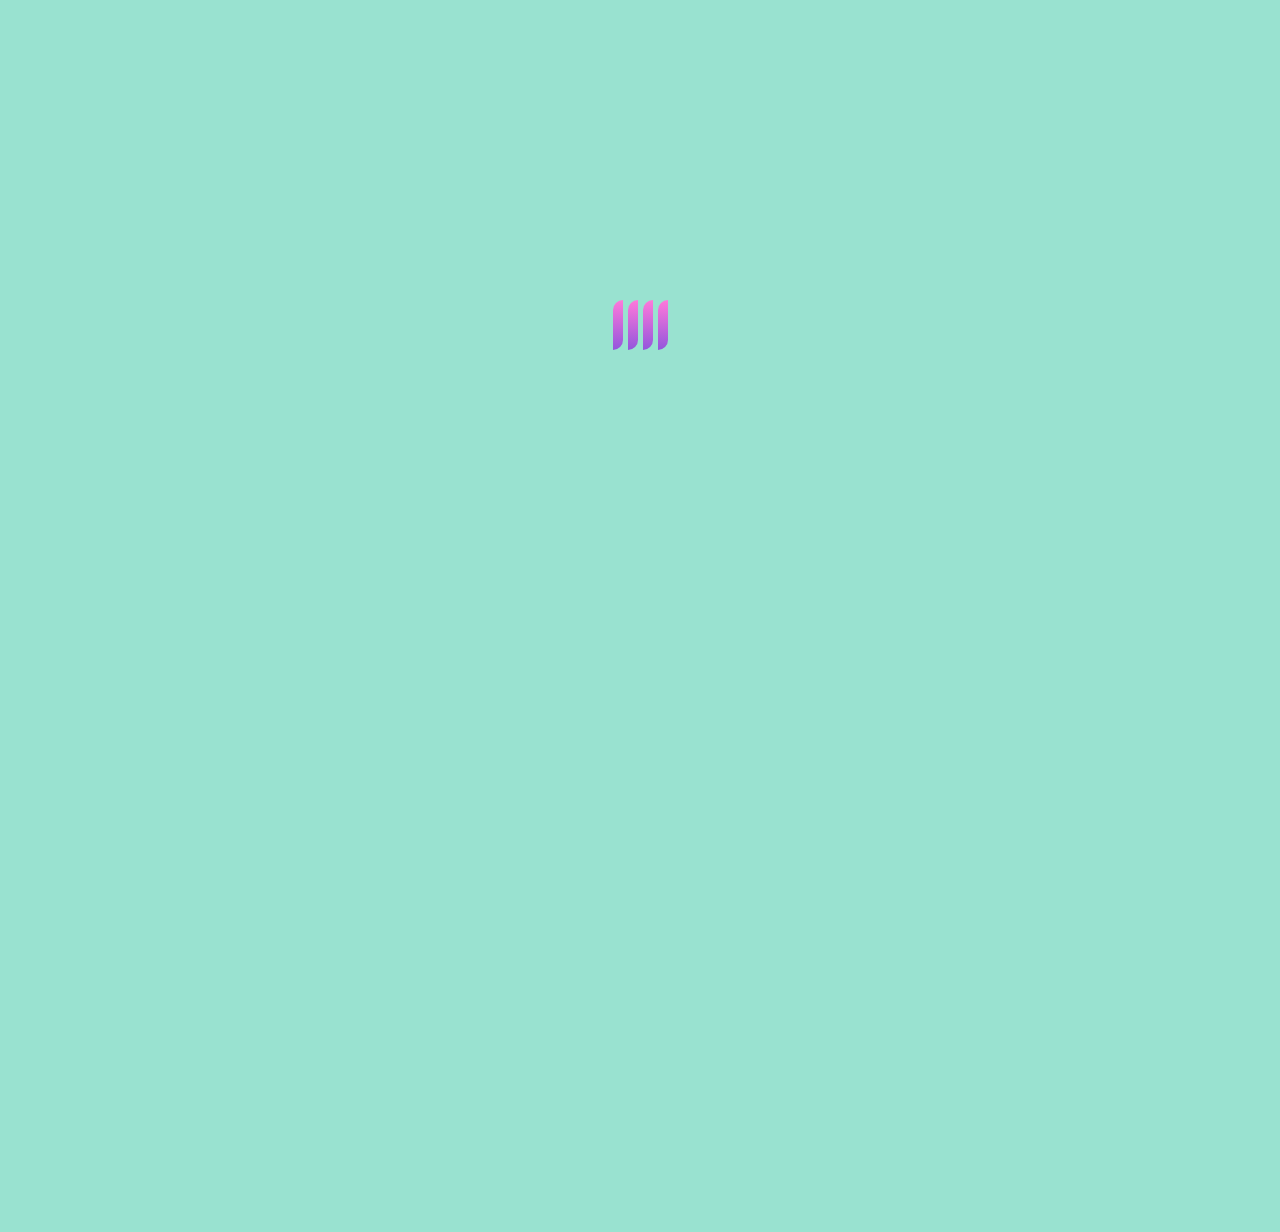
==== commit b37497aa: "Ajout du comportement Desktop" ====
--- a/index.html
+++ b/index.html
@@ -28,7 +28,7 @@
         <section id="home">
             <h1>Réservez le menu qui vous convient</h1>
             <p>Découvrez des restaurants d'exception, séléctionnés par nos soins.</p>
-            <button><b>Explorer nos restaurants</b></button>
+            <button><b><a href="#restaurants">Explorer nos restaurants</a></b></button>
         </section>
         <section id="fonctionnement">
             <h2>Fonctionnement</h2>
@@ -40,56 +40,59 @@
         </section>
         <section id="restaurants">
             <h2>Restaurants</h2>
-            <div class="card">
-                <div class="couverture">
-                    <p><b>Nouveau</b></p>
-                    <img src="assets/img/restaurants/jay-wennington-N_Y88TWmGwA-unsplash.jpg" alt="Image d'un plat du restaurant La palette du goût">
+            <div class="container">
+
+                <div class="card">
+                    <div class="couverture">
+                        <p><b>Nouveau</b></p>
+                        <img src="assets/img/restaurants/jay-wennington-N_Y88TWmGwA-unsplash.jpg" alt="Image d'un plat du restaurant La palette du goût">
+                    </div>
+                    <div class="content">
+                        <div>
+                            <a href="./pages/la-palette-du-goût.html"><b>La palette du goût</b></a>
+                            <p>Ménilmontant</p>
+                        </div>
+                        <i class="far fa-heart fa-2x"></i>
+                    </div>
                 </div>
-                <div class="content">
-                    <div>
-                        <p><b>La palette du goût</b></p>
-                        <p>Ménilmontant</p>
+                <div class="card">
+                    <div class="couverture">
+                        <p><b>Nouveau</b></p>
+                        <img src="assets/img/restaurants/stil-u2Lp8tXIcjw-unsplash.jpg" alt="Image d'un plat du restaurant La note enchantée">
                     </div>
-                    <i class="far fa-heart fa-2x"></i>
+                    <div class="content">
+                        <div>
+                            <a href="./pages/la-note-enchantée.html"><b>La note enchantée</b></a>
+                            <p>Charonne</p>
+                        </div>
+                        <i class="far fa-heart fa-2x active"></i>
+                    </div>
                 </div>
-            </div>
-            <div class="card">
-                <div class="couverture">
-                    <p><b>Nouveau</b></p>
-                    <img src="assets/img/restaurants/stil-u2Lp8tXIcjw-unsplash.jpg" alt="Image d'un plat du restaurant La note enchantée">
+                <div class="card">
+                    <div class="couverture">
+                        <p><b>Nouveau</b></p>
+                        <img src="assets/img/restaurants/toa-heftiba-DQKerTsQwi0-unsplash.jpg" alt="Image d'un plat du restaurant A la française">
+                    </div>
+                    <div class="content">
+                        <div>
+                            <a href="./pages/a-la-française.html"><b>À la française</b></a>
+                            <p>Cité Rouge</p>
+                        </div>
+                        <i class="far fa-heart fa-2x"></i>
+                    </div>
                 </div>
-                <div class="content">
-                    <div>
-                        <p><b>La note enchantée</b></p>
-                        <p>Charonne</p>
+                <div class="card">
+                    <div class="couverture">
+                        <p>Nouveau</p>
+                        <img src="assets/img/restaurants/louis-hansel-shotsoflouis-qNBGVyOCY8Q-unsplash.jpg" alt="Image d'un plat du restaurant Le délice des sens">
                     </div>
-                    <i class="far fa-heart fa-2x active"></i>
-                </div>
-            </div>
-            <div class="card">
-                <div class="couverture">
-                    <p><b>Nouveau</b></p>
-                    <img src="assets/img/restaurants/toa-heftiba-DQKerTsQwi0-unsplash.jpg" alt="Image d'un plat du restaurant A la française">
-                </div>
-                <div class="content">
-                    <div>
-                        <p><b>À la française</b></p>
-                        <p>Cité Rouge</p>
+                    <div class="content">
+                        <div>
+                            <a href="./pages/le-délice-des-sens.html"><b>Le délice des sens</b></a>
+                            <p>Folie-Méricourt</p>
+                        </div>
+                        <i class="far fa-heart fa-2x"></i>
                     </div>
-                    <i class="far fa-heart fa-2x"></i>
-                </div>
-            </div>
-            <div class="card">
-                <div class="couverture">
-                    <p>Nouveau</p>
-                    <img src="assets/img/restaurants/louis-hansel-shotsoflouis-qNBGVyOCY8Q-unsplash.jpg" alt="Image d'un plat du restaurant Le délice des sens">
-                </div>
-                <div class="content">
-                    <div>
-                        <p><b>Le délice des sens</b></p>
-                        <p>Folie-Méricourt</p>
-                    </div>
-                    <i class="far fa-heart fa-2x"></i>
                 </div>
             </div>
         </section>
@@ -100,7 +103,7 @@
             <li><i class="fas fa-utensils"></i>Proposer un restaurant</li>
             <li><i class="fas fa-hands-helping"></i>Devenir partenaire</li>
             <li>Mentions légales</li>
-            <li>Contact</li>
+            <li><a href="mailto:haloche035@gmail.com">Contact</a></li>
         </ul>
     </footer>
 </body>
--- a/assets/styles/style.css
+++ b/assets/styles/style.css
@@ -41,24 +41,34 @@
 button {
   outline: none;
   border: none;
-  background-color: #9356DC;
-  background-image: linear-gradient(#FF79DA, rgba(255, 255, 255, 0));
-  padding: 15px 20px;
+  background-color: #9356dc;
+  background-image: linear-gradient(#ff79da, rgba(255, 255, 255, 0));
+  padding: 15px 35px;
   border-radius: 50px;
   width: fit-content;
-  color: #FFFFFF;
+  color: #ffffff;
   cursor: pointer;
   box-shadow: rgba(0, 0, 0, 0.15) 1.95px 1.95px 2.6px;
   transition: background-color 400ms, box-shadow 400ms;
 }
 button:hover {
-  background-color: #FF79DA;
+  background-color: #ff79da;
   box-shadow: rgba(0, 0, 0, 0.4) 1.95px 1.95px 2.6px;
+}
+
+a {
+  color: inherit;
+  text-decoration: none;
+}
+
+.center {
+  display: flex;
+  justify-content: center;
 }
 
 /* LOADING */
 .loading {
-  background-color: #99E2D0;
+  background-color: #99e2d0;
   position: absolute;
   top: 0;
   left: 0;
@@ -75,7 +85,7 @@
   margin-top: 300px;
   height: 50px;
   width: 10px;
-  background-image: linear-gradient(#FF79DA, #9356DC);
+  background-image: linear-gradient(#ff79da, #9356dc);
   border-radius: 50px 0 50px 0;
 }
 .loading span:nth-child(odd) {
@@ -92,6 +102,10 @@
   justify-content: center;
   padding: 20px 0;
   box-shadow: rgba(0, 0, 0, 0.15) 1.95px 1.95px 2.6px;
+}
+header a {
+  position: absolute;
+  left: 15px;
 }
 
 /* LOCALISATION */
@@ -116,7 +130,7 @@
   padding: 50px 10%;
   align-items: center;
   text-align: center;
-  background-color: #fcfcfc;
+  background-color: #f1f1f1;
 }
 section#fonctionnement ul {
   list-style-type: decimal;
@@ -140,17 +154,17 @@
   color: #949494;
 }
 section#fonctionnement ul li i.active {
-  color: #9356DC;
+  color: #9356dc;
 }
 section#fonctionnement ul li::before {
   content: "";
   position: absolute;
   left: -10px;
-  background-color: #9356DC;
+  background-color: #9356dc;
   height: 25px;
   width: 25px;
   border-radius: 100%;
-  color: #FFFFFF;
+  color: #ffffff;
   display: flex;
   justify-content: center;
   align-items: center;
@@ -176,7 +190,7 @@
 section#restaurants .card .couverture p {
   position: absolute;
   right: 0;
-  background-color: #99E2D0;
+  background-color: #99e2d0;
   color: #1e8067;
   padding: 8px 10px;
   margin: 10px;
@@ -185,7 +199,7 @@
 section#restaurants .card .couverture img {
   width: 100%;
   border-radius: 20px 20px 0 0;
-  max-height: 200px;
+  height: 150px;
   object-fit: cover;
 }
 section#restaurants .card .content {
@@ -206,13 +220,127 @@
   animation: animLikeButton 0.6s ease-in-out forwards;
 }
 
+/* PAGE DES MENUS */
+.pageMenu section {
+  position: relative;
+  width: 100%;
+  min-height: 100vh;
+  padding: 0 2%;
+  margin-bottom: 50px;
+}
+.pageMenu section div.block {
+  border-radius: 40px 40px 0 0;
+  background-color: #ffffff;
+  width: 100%;
+  padding: 0 5%;
+}
+.pageMenu section div.block .title {
+  margin: 25px 0;
+  text-align: center;
+  display: flex;
+  align-items: center;
+  justify-content: space-between;
+}
+.pageMenu section div.block p {
+  width: fit-content;
+  position: relative;
+}
+.pageMenu section div.block p.underline::before {
+  content: "";
+  position: absolute;
+  bottom: -5px;
+  height: 3px;
+  width: 65%;
+  background-color: #99e2d0;
+}
+.pageMenu section .wrapper .parent {
+  margin: 25px 0;
+  box-shadow: rgba(0, 0, 0, 0.15) 0px 5px 15px;
+  border-radius: 15px;
+  position: relative;
+  display: flex;
+  justify-content: space-between;
+  cursor: pointer;
+  animation: 800ms infinite alternate apparition;
+  transition: opacity 1s, transform 1s;
+  transition-delay: 1s;
+}
+.pageMenu section .wrapper .parent:nth-child(2) {
+  animation-delay: 300ms;
+}
+.pageMenu section .wrapper .parent:nth-child(3) {
+  animation-delay: 500ms;
+}
+.pageMenu section .wrapper .parent .texte {
+  padding: 15px;
+  text-overflow: ellipsis;
+  white-space: nowrap;
+  overflow: hidden;
+  width: 100%;
+}
+.pageMenu section .wrapper .parent .texte p {
+  text-overflow: ellipsis;
+  overflow: hidden;
+  width: inherit;
+}
+.pageMenu section .wrapper .parent .price {
+  padding: 15px;
+  display: flex;
+  align-items: flex-end;
+}
+.pageMenu section .wrapper .parent .icon {
+  display: flex;
+  align-items: center;
+  height: 100%;
+}
+.pageMenu section .wrapper .parent:hover .check {
+  padding: 0 25px;
+  font-size: initial;
+}
+.pageMenu section .wrapper .parent:hover .check i {
+  transform: rotate(0deg);
+}
+.pageMenu section .wrapper .parent .check {
+  background-color: #99e2d0;
+  display: flex;
+  align-items: center;
+  padding: 0;
+  font-size: 0;
+  border-radius: 0 15px 15px 0;
+  transition: padding 400ms, font-size 400ms ease-in-out;
+  color: #ffffff;
+}
+.pageMenu section .wrapper .parent .check i {
+  transform: rotate(720deg);
+  transition: transform 800ms;
+}
+
+/* BANNER */
+.banner {
+  position: relative;
+}
+.banner img {
+  width: 100%;
+  height: 250px;
+  object-fit: cover;
+}
+.banner::before {
+  content: "";
+  position: absolute;
+  bottom: 0;
+  border-radius: 100px 100px 0 0;
+  width: 100%;
+  height: 30px;
+  background-color: #ffffff;
+}
+
 /* FOOTER */
 footer {
   background-color: #4a4a4a;
   padding: 50px;
 }
 footer ul {
-  color: #FFFFFF;
+  color: #ffffff;
 }
 footer ul li {
   display: flex;
@@ -231,14 +359,14 @@
 
 @keyframes animLikeButton {
   0% {
-    color: #FF79DA;
+    color: #ff79da;
     -webkit-text-fill-color: inherit;
   }
   99% {
-    color: #9356DC;
+    color: #9356dc;
   }
   100% {
-    background-image: linear-gradient(#9356DC, #FF79DA);
+    background-image: linear-gradient(#9356dc, #ff79da);
   }
 }
 @keyframes loading {
@@ -259,5 +387,39 @@
     transform: scale(1) rotate(10deg);
   }
 }
+@keyframes apparition {
+  0% {
+    opacity: 0;
+    transform: translatey(15px);
+  }
+  100% {
+    opacity: 1;
+    transform: translateY(0);
+  }
+}
+@media screen and (min-width: 768px) {
+  #fonctionnement ul {
+    flex-direction: row !important;
+    justify-content: center;
+  }
+
+  .container {
+    display: flex;
+    flex-direction: row;
+    justify-content: center;
+    gap: 35px;
+    flex-wrap: wrap;
+  }
+  .container .card {
+    min-width: 250px;
+    max-width: 250px;
+  }
+  .container .card img {
+    height: 100%;
+  }
+  .container .wrapper {
+    width: 80%;
+  }
+}
 
 /*# sourceMappingURL=style.css.map */
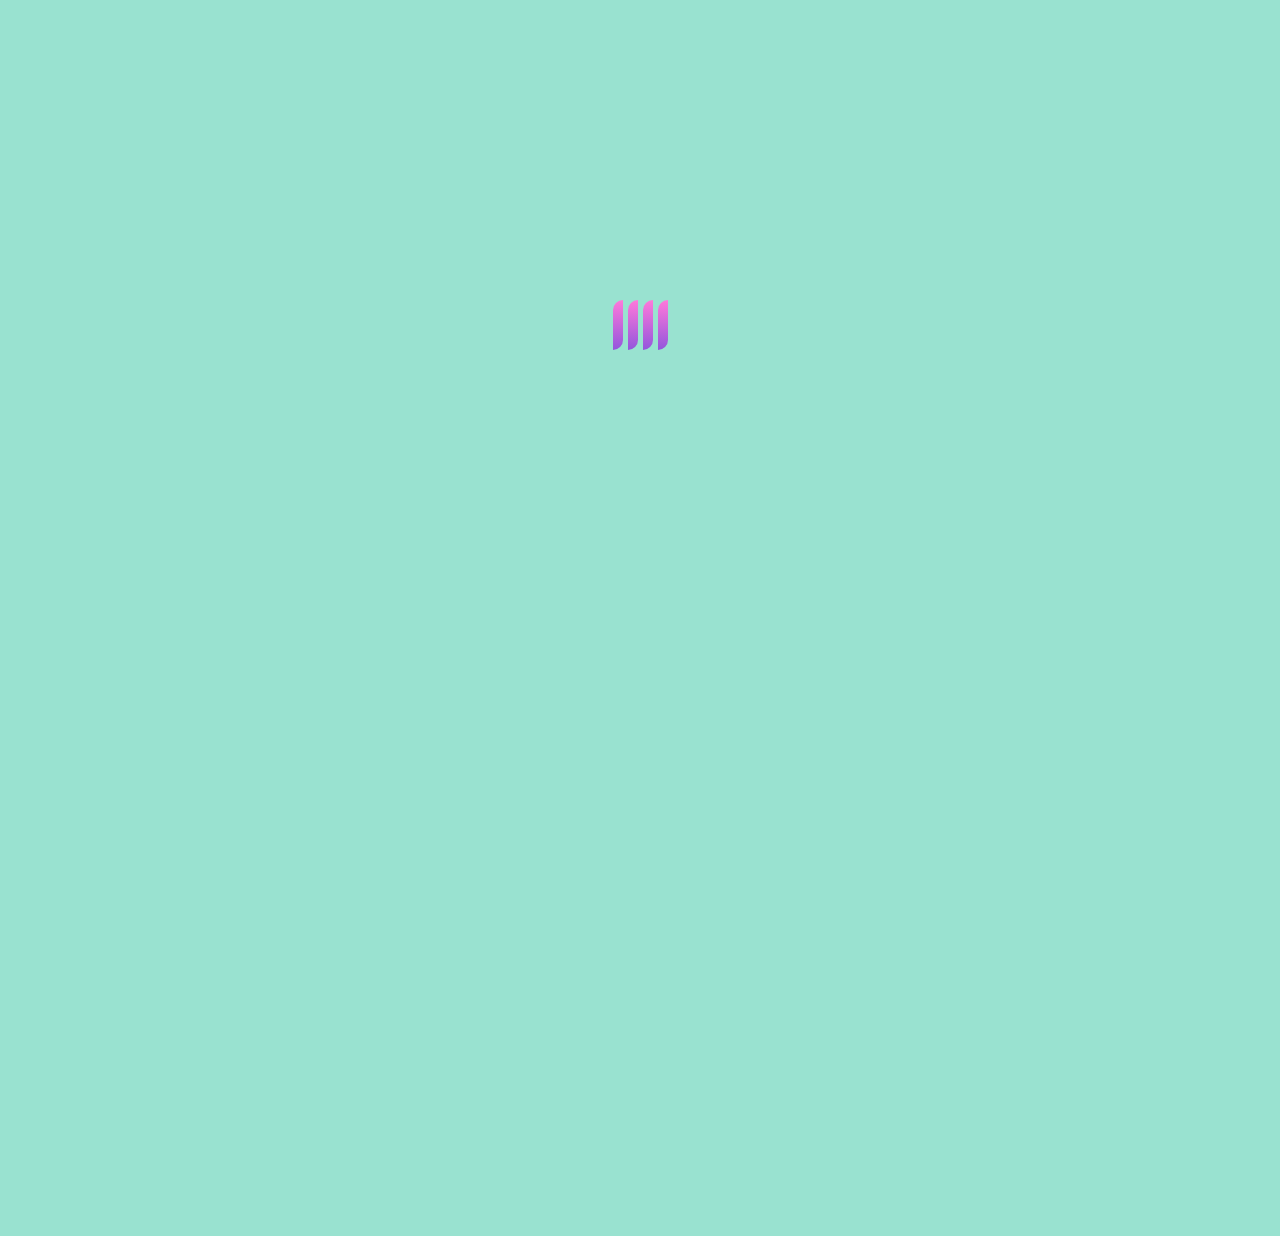
==== commit 17078a43: "Ajout du favicon et vérification du W3C" ====
--- a/index.html
+++ b/index.html
@@ -1,5 +1,5 @@
 <!DOCTYPE html>
-<html lang="rf">
+<html lang="fr">
 
 <head>
     <meta charset="UTF-8">
@@ -8,6 +8,7 @@
     <title>OhMyFood</title>
     <link rel="stylesheet" href="assets/styles/style.css">
     <link rel="stylesheet" href="assets/styles/fontawesome-free-5.15.4-web/css/all.css">
+    <link rel="shortcut icon" href="assets/img/logo/icon.ico" type="image/x-icon">
 </head>
 
 <body>
@@ -28,7 +29,7 @@
         <section id="home">
             <h1>Réservez le menu qui vous convient</h1>
             <p>Découvrez des restaurants d'exception, séléctionnés par nos soins.</p>
-            <button><b><a href="#restaurants">Explorer nos restaurants</a></b></button>
+            <a class="button" href="#restaurants"><b>Explorer nos restaurants</b></a>
         </section>
         <section id="fonctionnement">
             <h2>Fonctionnement</h2>
--- a/assets/styles/style.css
+++ b/assets/styles/style.css
@@ -15,14 +15,13 @@
   padding: 0;
   box-sizing: border-box;
   font-family: "Roboto";
+  scroll-behavior: smooth;
 }
 
 body {
   width: 100%;
   min-height: 100vh;
   position: relative;
-  overflow-y: hidden;
-  animation: loading 11s forwards linear;
 }
 
 .title {
@@ -38,7 +37,8 @@
   font-family: "Roboto-bold";
 }
 
-button {
+button,
+.button {
   outline: none;
   border: none;
   background-color: #9356dc;
@@ -51,7 +51,8 @@
   box-shadow: rgba(0, 0, 0, 0.15) 1.95px 1.95px 2.6px;
   transition: background-color 400ms, box-shadow 400ms;
 }
-button:hover {
+button:hover,
+.button:hover {
   background-color: #ff79da;
   box-shadow: rgba(0, 0, 0, 0.4) 1.95px 1.95px 2.6px;
 }
@@ -261,9 +262,10 @@
   display: flex;
   justify-content: space-between;
   cursor: pointer;
-  animation: 800ms infinite alternate apparition;
+  animation: 800ms alternate apparition forwards;
   transition: opacity 1s, transform 1s;
   transition-delay: 1s;
+  opacity: 0;
 }
 .pageMenu section .wrapper .parent:nth-child(2) {
   animation-delay: 300ms;
@@ -367,11 +369,6 @@
   }
   100% {
     background-image: linear-gradient(#9356dc, #ff79da);
-  }
-}
-@keyframes loading {
-  100% {
-    overflow-y: inherit;
   }
 }
 @keyframes displayNone {
